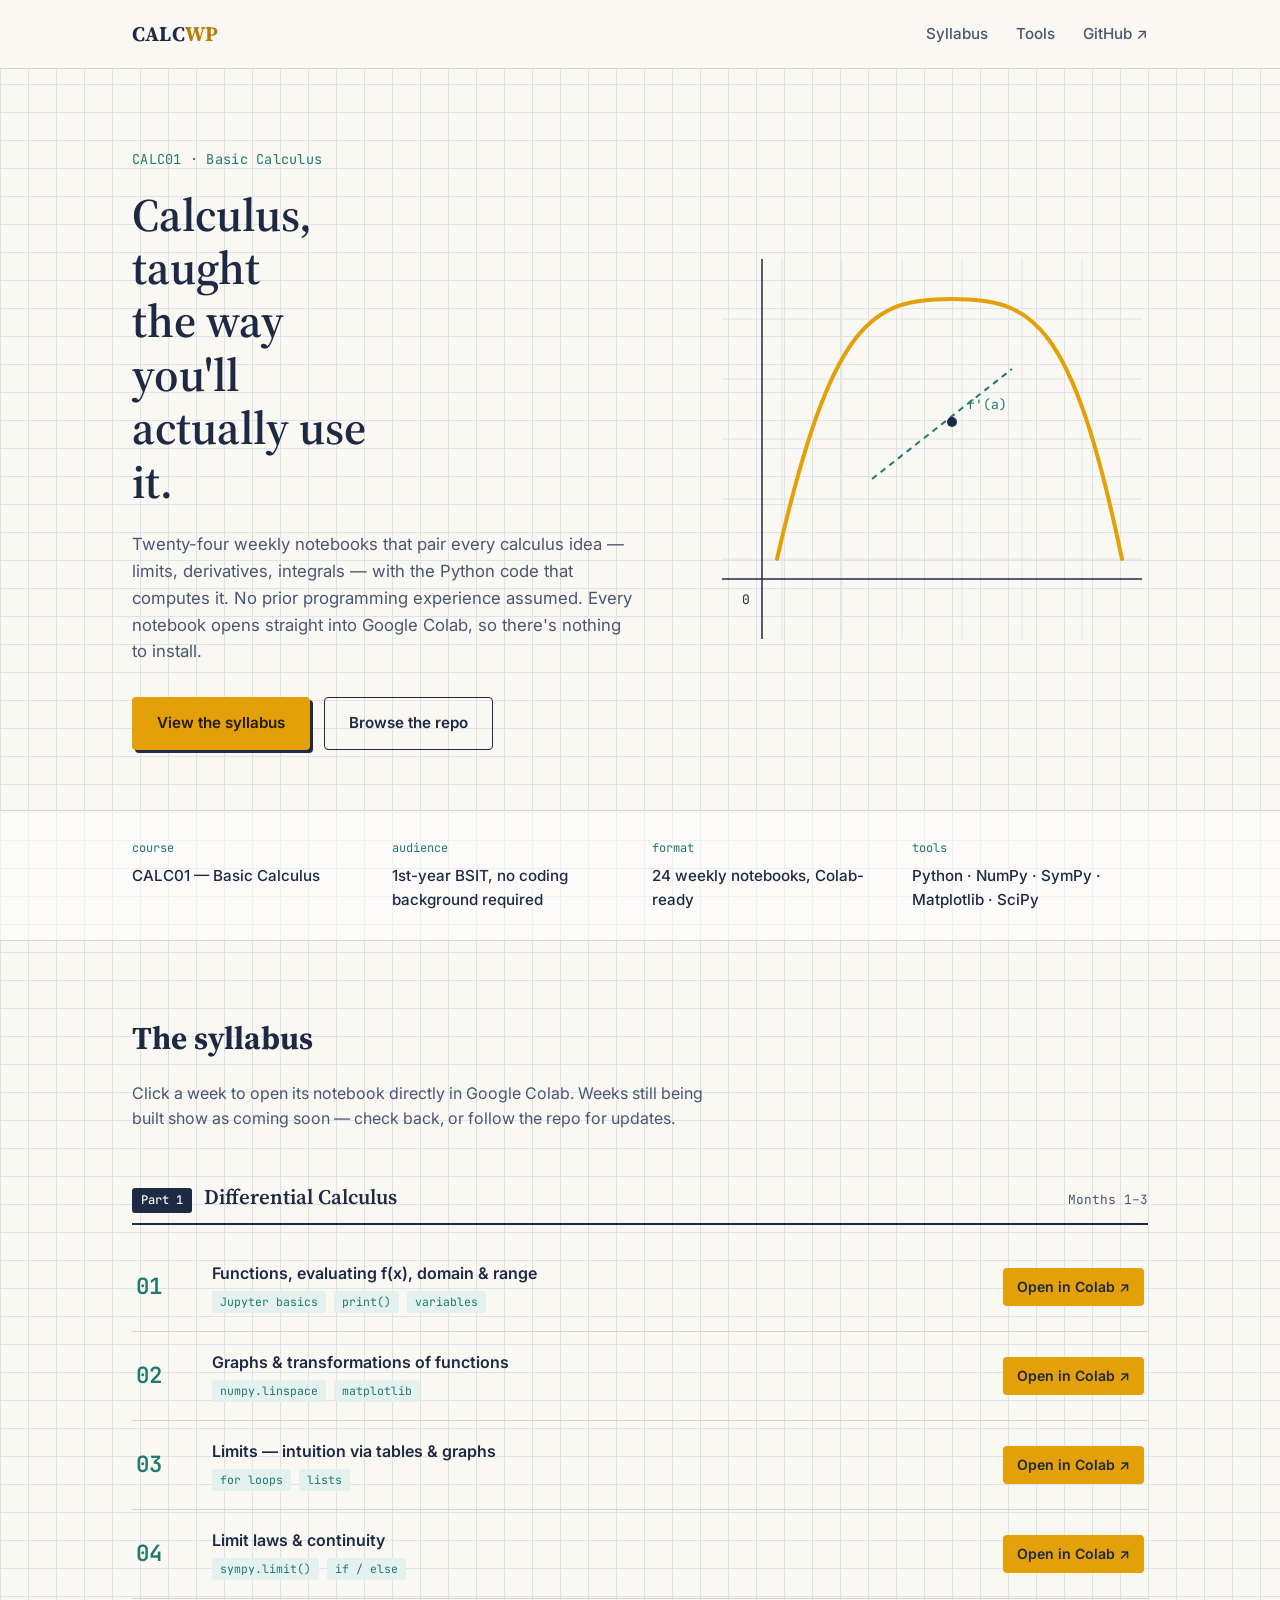
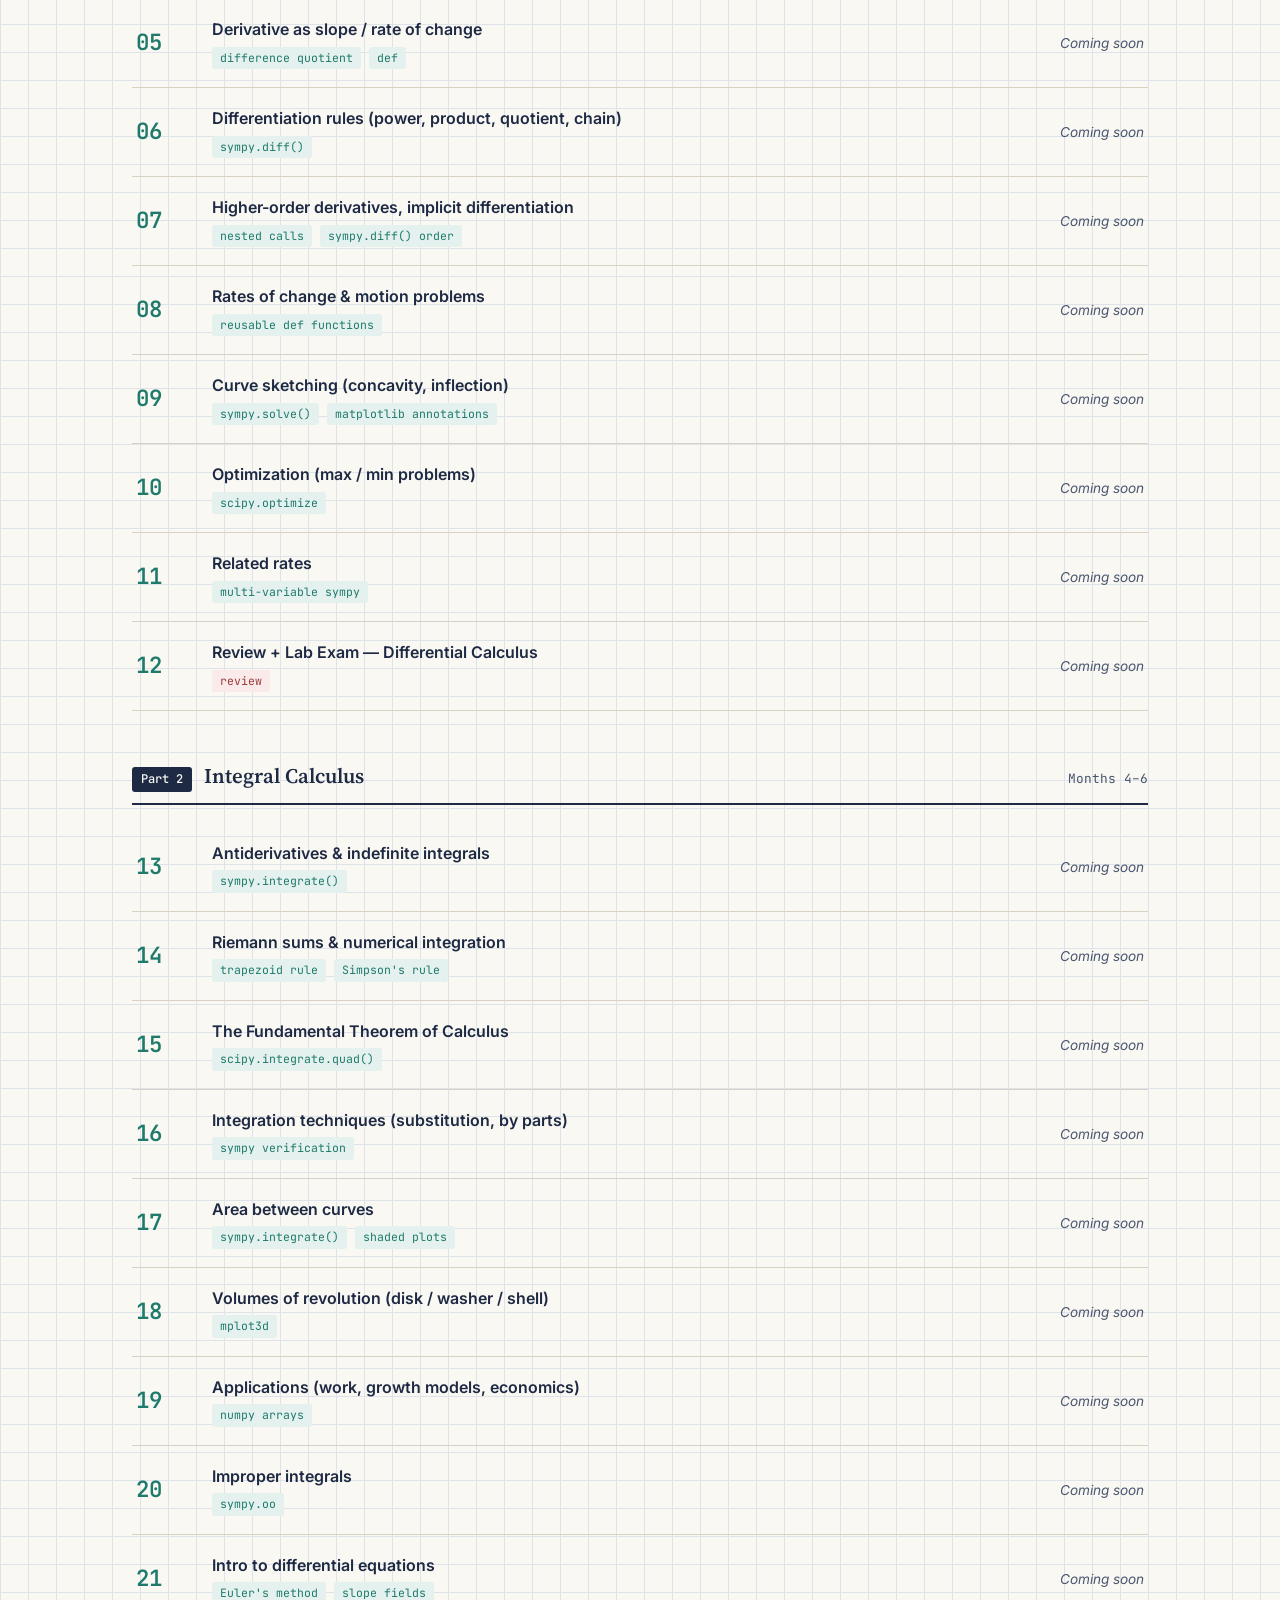
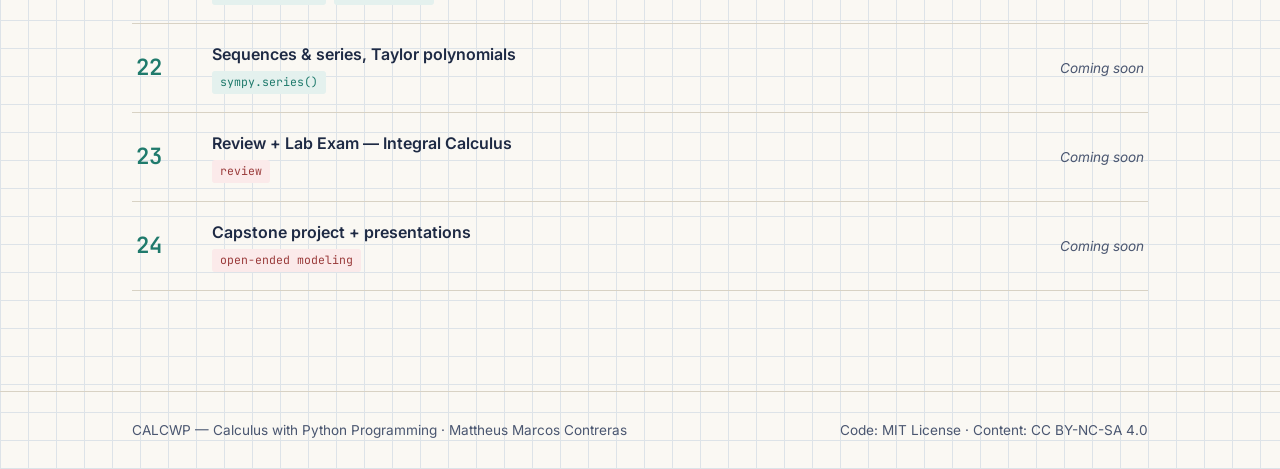
==== index.html @ 559ece25 "Move Files for Web Pages" ====
<!DOCTYPE html>
<html lang="en">
<head>
<meta charset="UTF-8">
<meta name="viewport" content="width=device-width, initial-scale=1.0">
<title>CALCWP — Calculus with Python Programming</title>
<meta name="description" content="A weekly Jupyter notebook lab manual teaching Basic Calculus through Python. Every notebook opens directly in Google Colab.">
<link rel="preconnect" href="https://fonts.googleapis.com">
<link rel="preconnect" href="https://fonts.gstatic.com" crossorigin>
<link href="https://fonts.googleapis.com/css2?family=Source+Serif+4:opsz,wght@8..60,400;8..60,600;8..60,700&family=Inter:wght@400;500;600&family=JetBrains+Mono:wght@400;500;600&display=swap" rel="stylesheet">
<link rel="stylesheet" href="style.css">
</head>
<body>

<header class="site-header">
  <div class="wrap header-row">
    <a href="#top" class="wordmark">CALC<span>WP</span></a>
    <nav class="header-nav">
      <a href="#syllabus">Syllabus</a>
      <a href="#tools">Tools</a>
      <a href="https://github.com/matth426/Calculus-with-Python-Programming" target="_blank" rel="noopener">GitHub ↗</a>
    </nav>
  </div>
</header>

<main id="top">

  <!-- ============ HERO ============ -->
  <section class="hero">
    <div class="wrap hero-grid">
      <div class="hero-copy">
        <p class="eyebrow-plain">CALC01 · Basic Calculus</p>
        <h1>Calculus, taught<br>the way you'll<br>actually use it.</h1>
        <p class="hero-lede">
          Twenty-four weekly notebooks that pair every calculus idea — limits,
          derivatives, integrals — with the Python code that computes it. No prior
          programming experience assumed. Every notebook opens straight into
          Google Colab, so there's nothing to install.
        </p>
        <div class="hero-actions">
          <a href="#syllabus" class="btn btn-primary">View the syllabus</a>
          <a href="https://github.com/matth426/Calculus-with-Python-Programming" class="btn btn-ghost" target="_blank" rel="noopener">Browse the repo</a>
        </div>
      </div>

      <div class="hero-figure" aria-hidden="true">
        <svg viewBox="0 0 420 380" class="parabola-svg">
          <!-- grid -->
          <g stroke="#DDE3E8" stroke-width="1">
            <line x1="0" y1="60" x2="420" y2="60"/>
            <line x1="0" y1="120" x2="420" y2="120"/>
            <line x1="0" y1="180" x2="420" y2="180"/>
            <line x1="0" y1="240" x2="420" y2="240"/>
            <line x1="0" y1="300" x2="420" y2="300"/>
            <line x1="60" y1="0" x2="60" y2="380"/>
            <line x1="120" y1="0" x2="120" y2="380"/>
            <line x1="180" y1="0" x2="180" y2="380"/>
            <line x1="240" y1="0" x2="240" y2="380"/>
            <line x1="300" y1="0" x2="300" y2="380"/>
            <line x1="360" y1="0" x2="360" y2="380"/>
          </g>
          <!-- axes -->
          <line x1="0" y1="320" x2="420" y2="320" stroke="#1E2A44" stroke-width="1.5"/>
          <line x1="40" y1="0" x2="40" y2="380" stroke="#1E2A44" stroke-width="1.5"/>
          <!-- parabola: hand-drawn feel via slightly irregular path -->
          <path d="M 55 300 C 110 60, 150 40, 230 40 S 350 60, 400 300"
                fill="none" stroke="#E3A008" stroke-width="4" stroke-linecap="round"/>
          <!-- tangent line construction, evokes derivative -->
          <line x1="150" y1="220" x2="290" y2="110" stroke="#1F7A6C" stroke-width="2" stroke-dasharray="6 5"/>
          <circle cx="230" cy="163" r="5" fill="#1E2A44"/>
          <text x="245" y="150" font-family="JetBrains Mono, monospace" font-size="13" fill="#1F7A6C">f'(a)</text>
          <text x="20" y="345" font-family="JetBrains Mono, monospace" font-size="13" fill="#1E2A44">0</text>
        </svg>
      </div>
    </div>
  </section>

  <!-- ============ INFO STRIP ============ -->
  <section class="info-strip">
    <div class="wrap info-grid">
      <div>
        <p class="info-label">Course</p>
        <p class="info-value">CALC01 — Basic Calculus</p>
      </div>
      <div>
        <p class="info-label">Audience</p>
        <p class="info-value">1st-year BSIT, no coding background required</p>
      </div>
      <div>
        <p class="info-label">Format</p>
        <p class="info-value">24 weekly notebooks, Colab-ready</p>
      </div>
      <div>
        <p class="info-label" id="tools">Tools</p>
        <p class="info-value">Python · NumPy · SymPy · Matplotlib · SciPy</p>
      </div>
    </div>
  </section>

  <!-- ============ SYLLABUS ============ -->
  <section class="syllabus" id="syllabus">
    <div class="wrap">
      <h2>The syllabus</h2>
      <p class="syllabus-lede">Click a week to open its notebook directly in Google Colab. Weeks still being built show as coming soon — check back, or follow the repo for updates.</p>

      <h3 class="part-heading"><span class="part-tag">Part 1</span> Differential Calculus <span class="part-months">Months 1–3</span></h3>
      <ol class="week-list" id="diff-weeks" start="1">
        <!-- WEEKS 1-12 injected by weeks.js -->
      </ol>

      <h3 class="part-heading"><span class="part-tag">Part 2</span> Integral Calculus <span class="part-months">Months 4–6</span></h3>
      <ol class="week-list" id="int-weeks" start="13">
        <!-- WEEKS 13-24 injected by weeks.js -->
      </ol>

    </div>
  </section>

</main>

<footer class="site-footer">
  <div class="wrap footer-row">
    <p>CALCWP — Calculus with Python Programming · Mattheus Marcos Contreras</p>
    <p class="footer-license">Code: MIT License · Content: CC BY-NC-SA 4.0</p>
  </div>
</footer>

<script src="weeks.js"></script>
</body>
</html>
---- style.css ----
/* ============================================================
   CALCWP — Calculus with Python Programming
   Design tokens: paper background, ink navy, highlighter amber,
   code-teal secondary. Serif for headings, mono for data/code.
   ============================================================ */

:root {
  --paper: #FAF8F3;
  --grid-line: #DDE3E8;
  --ink: #1E2A44;
  --ink-soft: #4A5670;
  --amber: #E3A008;
  --amber-dark: #B87D04;
  --teal: #1F7A6C;
  --teal-soft: #E4F1EE;
  --line: #D8D2C4;
  --radius: 4px;
}

* { box-sizing: border-box; }

html { scroll-behavior: smooth; }

body {
  margin: 0;
  background-color: var(--paper);
  background-image:
    linear-gradient(var(--grid-line) 1px, transparent 1px),
    linear-gradient(90deg, var(--grid-line) 1px, transparent 1px);
  background-size: 28px 28px;
  color: var(--ink);
  font-family: 'Inter', -apple-system, sans-serif;
  font-size: 16px;
  line-height: 1.6;
}

h1, h2, h3 {
  font-family: 'Source Serif 4', Georgia, serif;
  color: var(--ink);
  margin: 0;
}

.wrap {
  max-width: 1080px;
  margin: 0 auto;
  padding: 0 32px;
}

a { color: inherit; }

/* ============ HEADER ============ */

.site-header {
  position: sticky;
  top: 0;
  z-index: 10;
  background: rgba(250, 248, 243, 0.92);
  backdrop-filter: blur(6px);
  border-bottom: 1px solid var(--line);
}

.header-row {
  display: flex;
  align-items: center;
  justify-content: space-between;
  height: 68px;
}

.wordmark {
  font-family: 'Source Serif 4', serif;
  font-weight: 700;
  font-size: 1.3rem;
  text-decoration: none;
  color: var(--ink);
  letter-spacing: 0.01em;
}
.wordmark span { color: var(--amber-dark); }

.header-nav { display: flex; gap: 28px; }
.header-nav a {
  text-decoration: none;
  font-size: 0.95rem;
  font-weight: 500;
  color: var(--ink-soft);
  transition: color 0.15s ease;
}
.header-nav a:hover { color: var(--ink); }

/* ============ HERO ============ */

.hero { padding: 80px 0 60px; }

.hero-grid {
  display: grid;
  grid-template-columns: 1.1fr 0.9fr;
  gap: 56px;
  align-items: center;
}

.eyebrow-plain {
  font-family: 'JetBrains Mono', monospace;
  font-size: 0.85rem;
  color: var(--teal);
  margin: 0 0 18px;
  letter-spacing: 0.02em;
}

.hero h1 {
  font-size: 2.9rem;
  line-height: 1.15;
  font-weight: 600;
  margin-bottom: 22px;
  max-width: 11ch;
}

.hero-lede {
  color: var(--ink-soft);
  font-size: 1.05rem;
  max-width: 46ch;
  margin-bottom: 32px;
}

.hero-actions { display: flex; gap: 14px; flex-wrap: wrap; }

.btn {
  display: inline-block;
  padding: 13px 24px;
  border-radius: var(--radius);
  font-weight: 600;
  font-size: 0.95rem;
  text-decoration: none;
  border: 1.5px solid transparent;
  transition: transform 0.12s ease, box-shadow 0.12s ease;
}
.btn:active { transform: translateY(1px); }

.btn-primary {
  background: var(--amber);
  color: #241a00;
  box-shadow: 3px 3px 0 var(--ink);
}
.btn-primary:hover { box-shadow: 4px 4px 0 var(--ink); }

.btn-ghost {
  background: transparent;
  color: var(--ink);
  border-color: var(--ink);
}
.btn-ghost:hover { background: var(--ink); color: var(--paper); }

.hero-figure { display: flex; justify-content: center; }
.parabola-svg { width: 100%; max-width: 420px; height: auto; }

/* ============ INFO STRIP ============ */

.info-strip {
  border-top: 1px solid var(--line);
  border-bottom: 1px solid var(--line);
  background: rgba(255,255,255,0.5);
  padding: 28px 0;
}

.info-grid {
  display: grid;
  grid-template-columns: repeat(4, 1fr);
  gap: 24px;
}

.info-label {
  font-family: 'JetBrains Mono', monospace;
  font-size: 0.75rem;
  text-transform: lowercase;
  color: var(--teal);
  margin: 0 0 6px;
}

.info-value {
  font-size: 0.95rem;
  color: var(--ink);
  margin: 0;
  font-weight: 500;
}

/* ============ SYLLABUS ============ */

.syllabus { padding: 72px 0 100px; }

.syllabus h2 {
  font-size: 2rem;
  margin-bottom: 10px;
}

.syllabus-lede {
  color: var(--ink-soft);
  max-width: 60ch;
  margin-bottom: 48px;
}

.part-heading {
  display: flex;
  align-items: baseline;
  gap: 12px;
  font-size: 1.3rem;
  font-weight: 600;
  margin: 48px 0 18px;
  padding-bottom: 10px;
  border-bottom: 2px solid var(--ink);
}

.part-heading:first-of-type { margin-top: 0; }

.part-tag {
  font-family: 'JetBrains Mono', monospace;
  font-size: 0.75rem;
  background: var(--ink);
  color: var(--paper);
  padding: 3px 9px;
  border-radius: 3px;
  font-weight: 500;
}

.part-months {
  margin-left: auto;
  font-family: 'JetBrains Mono', monospace;
  font-size: 0.8rem;
  font-weight: 400;
  color: var(--ink-soft);
}

.week-list {
  list-style: none;
  margin: 0;
  padding: 0;
}

.week-row {
  display: grid;
  grid-template-columns: 56px 1fr auto;
  align-items: center;
  gap: 20px;
  padding: 18px 4px;
  border-bottom: 1px solid var(--line);
}

.week-row:hover { background: rgba(227, 160, 8, 0.06); }

.week-num {
  font-family: 'JetBrains Mono', monospace;
  font-size: 1.4rem;
  font-weight: 600;
  color: var(--teal);
}

.week-body { min-width: 0; }

.week-title {
  font-weight: 600;
  font-size: 1rem;
  margin: 0 0 4px;
  color: var(--ink);
}

.week-meta {
  display: flex;
  gap: 8px;
  flex-wrap: wrap;
  align-items: center;
}

.tag {
  font-family: 'JetBrains Mono', monospace;
  font-size: 0.72rem;
  background: var(--teal-soft);
  color: var(--teal);
  padding: 2px 8px;
  border-radius: 3px;
  white-space: nowrap;
}

.tag-exam {
  background: #FBEAEA;
  color: #9A3B3B;
}

.week-action { justify-self: end; }

.open-link {
  display: inline-flex;
  align-items: center;
  gap: 6px;
  font-size: 0.88rem;
  font-weight: 600;
  text-decoration: none;
  color: var(--ink);
  background: var(--amber);
  padding: 8px 14px;
  border-radius: var(--radius);
  white-space: nowrap;
  transition: background 0.15s ease;
}
.open-link:hover { background: var(--amber-dark); }

.coming-soon {
  font-size: 0.85rem;
  color: var(--ink-soft);
  font-style: italic;
  white-space: nowrap;
}

/* ============ FOOTER ============ */

.site-footer {
  border-top: 1px solid var(--line);
  padding: 28px 0;
}

.footer-row {
  display: flex;
  justify-content: space-between;
  flex-wrap: wrap;
  gap: 8px;
  font-size: 0.85rem;
  color: var(--ink-soft);
}

.footer-row p { margin: 0; }

/* ============ RESPONSIVE ============ */

@media (max-width: 780px) {
  .hero-grid { grid-template-columns: 1fr; }
  .hero h1 { font-size: 2.2rem; max-width: none; }
  .hero-figure { order: -1; }
  .info-grid { grid-template-columns: repeat(2, 1fr); }
  .week-row { grid-template-columns: 40px 1fr; }
  .week-action { grid-column: 1 / -1; justify-self: start; margin-top: 4px; }
  .header-nav { gap: 16px; }
  .header-nav a { font-size: 0.85rem; }
}

@media (prefers-reduced-motion: reduce) {
  html { scroll-behavior: auto; }
  .btn, .open-link { transition: none; }
}

/* Keyboard focus visibility */
a:focus-visible, .btn:focus-visible {
  outline: 2px solid var(--teal);
  outline-offset: 2px;
}
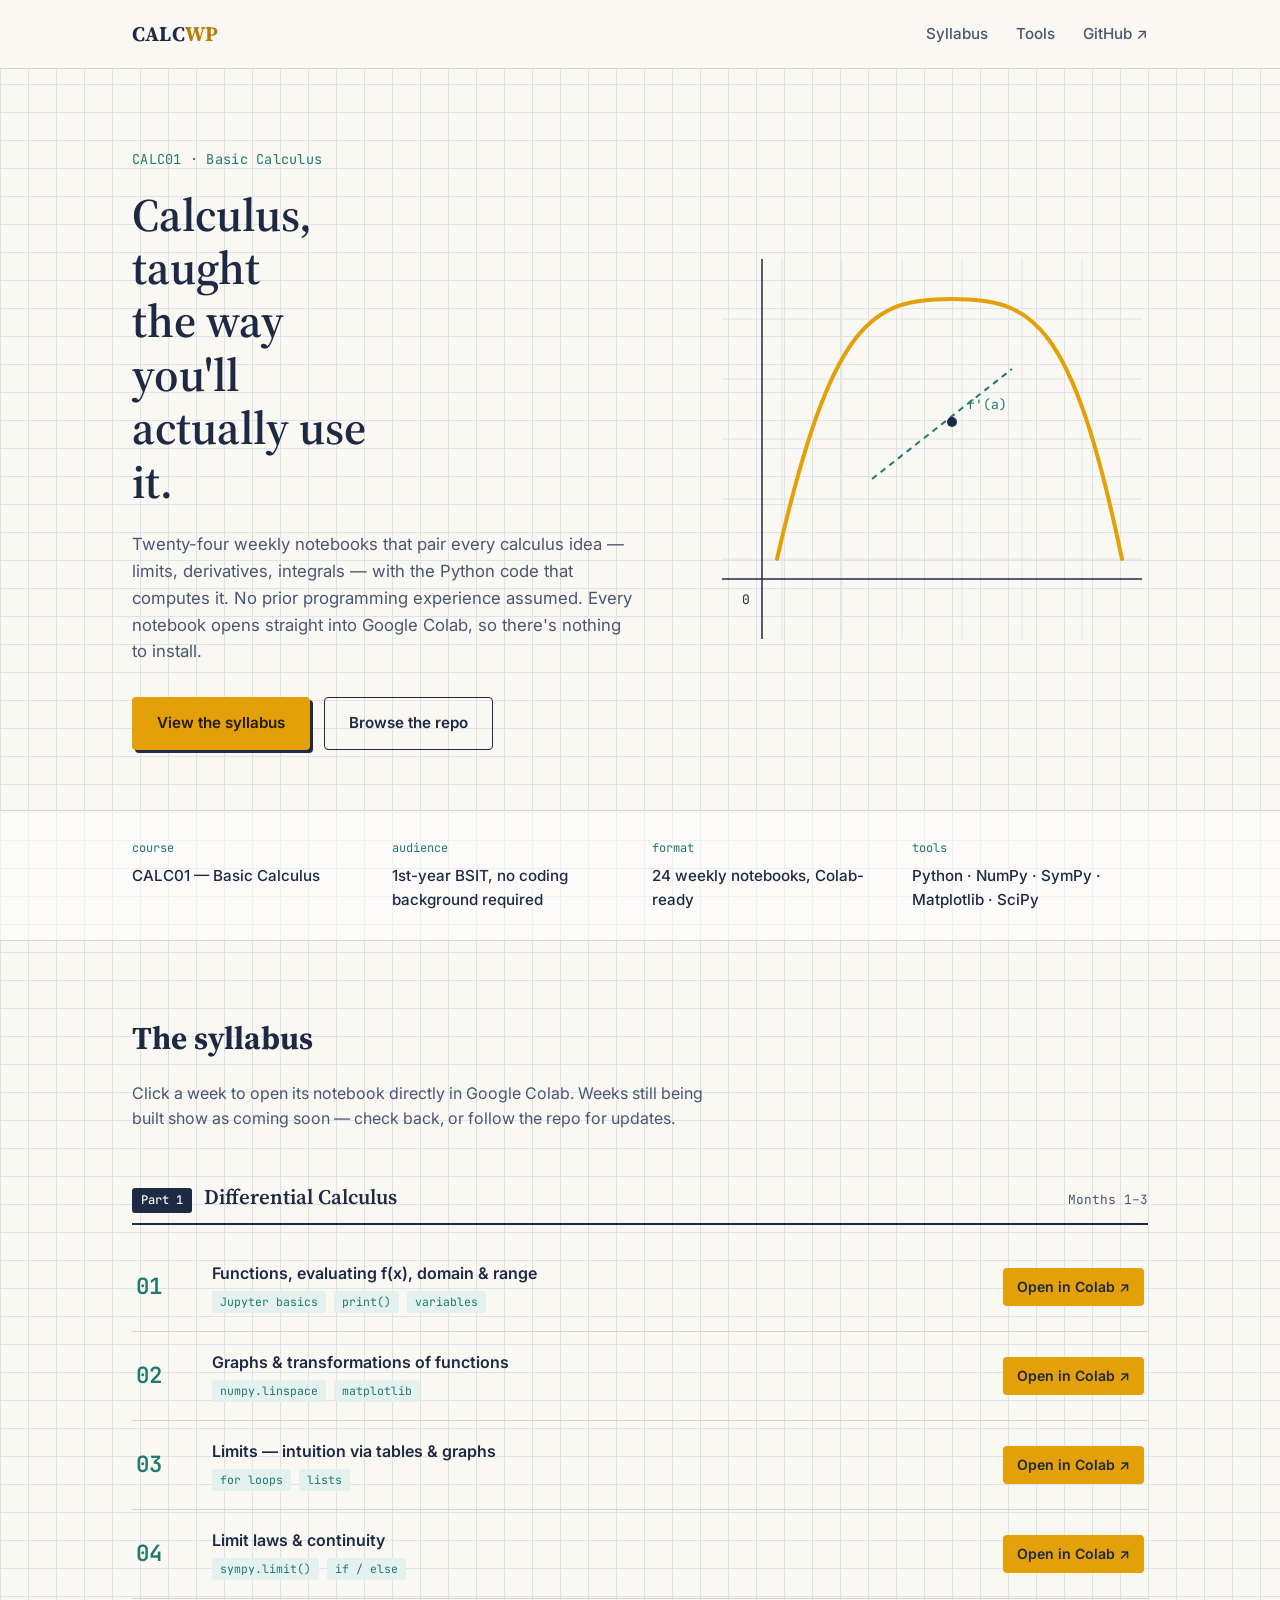
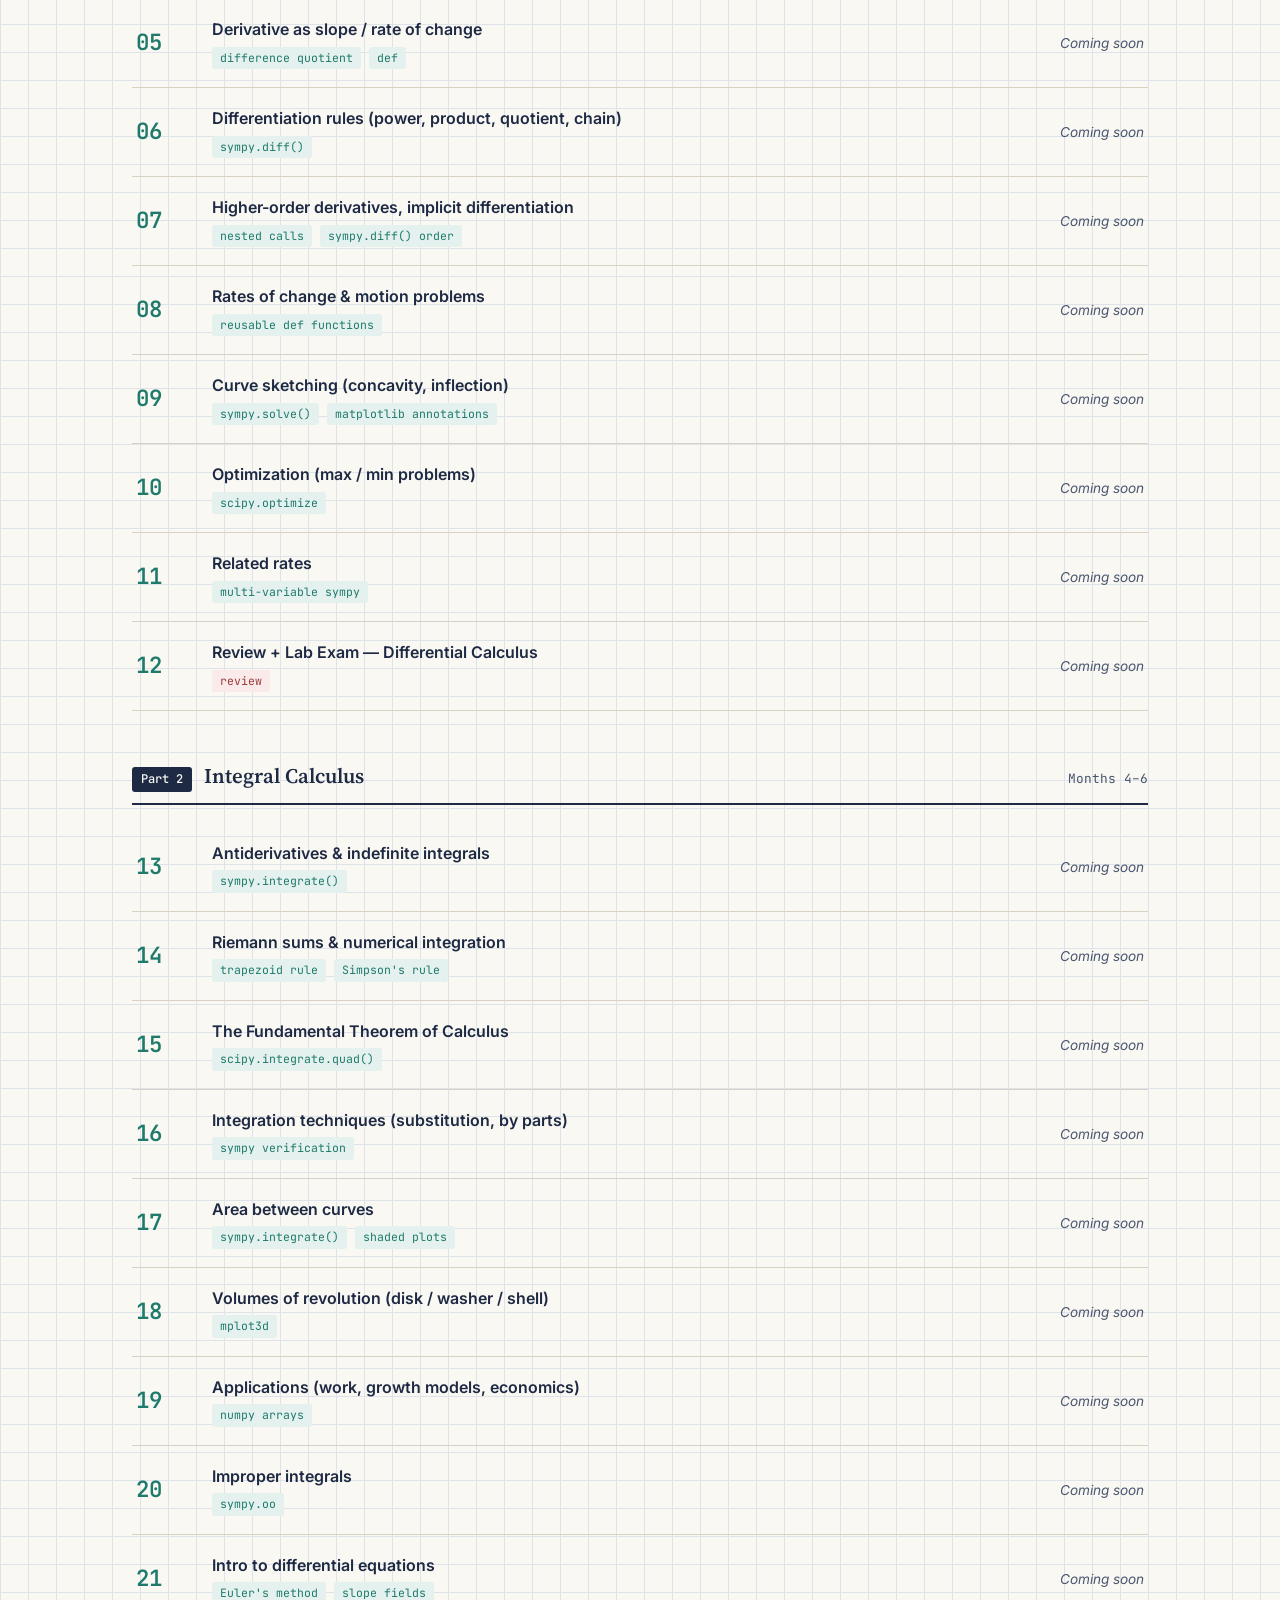
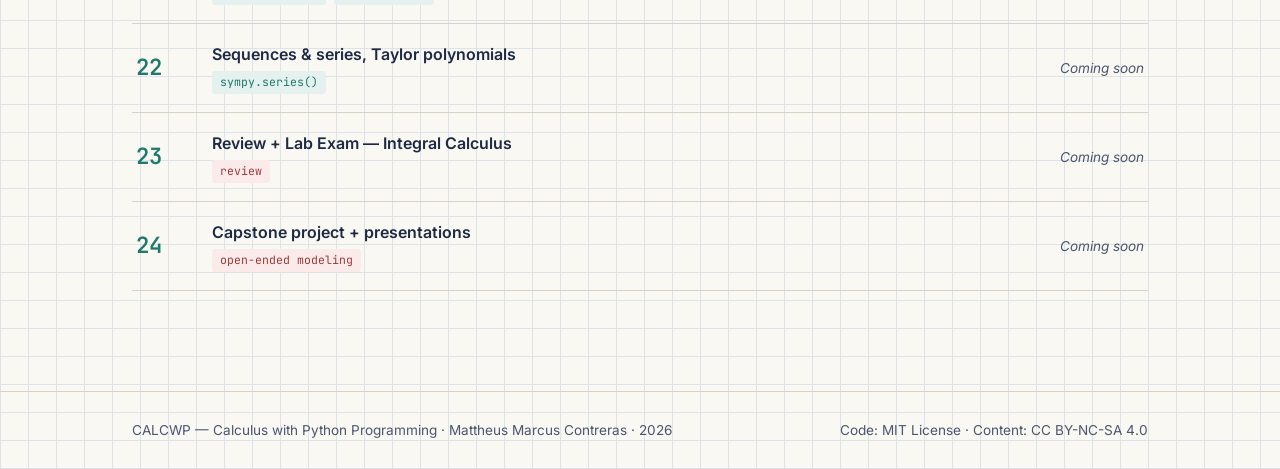
==== commit d4495318: "Update footer text with correct name and year" ====
--- a/index.html
+++ b/index.html
@@ -120,7 +120,7 @@
 
 <footer class="site-footer">
   <div class="wrap footer-row">
-    <p>CALCWP — Calculus with Python Programming · Mattheus Marcos Contreras</p>
+    <p>CALCWP — Calculus with Python Programming · Mattheus Marcus Contreras · 2026</p>
     <p class="footer-license">Code: MIT License · Content: CC BY-NC-SA 4.0</p>
   </div>
 </footer>
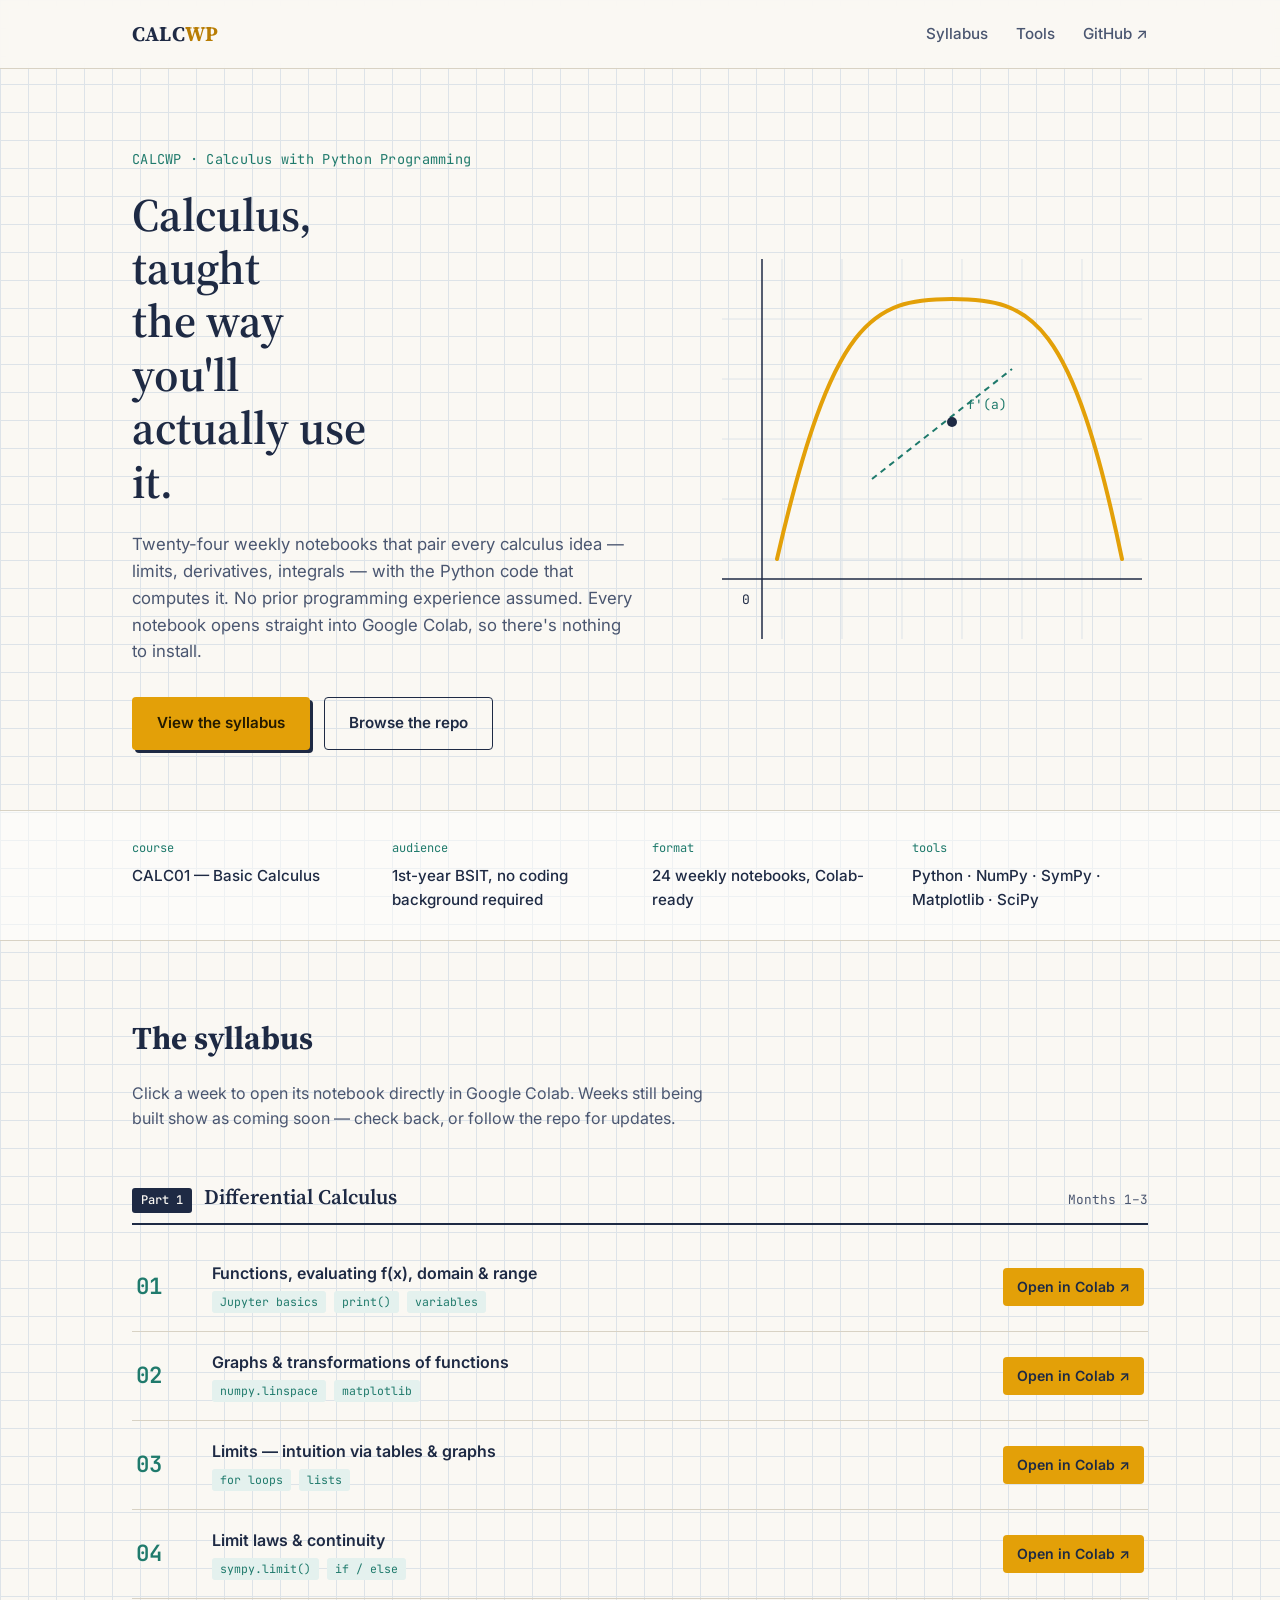
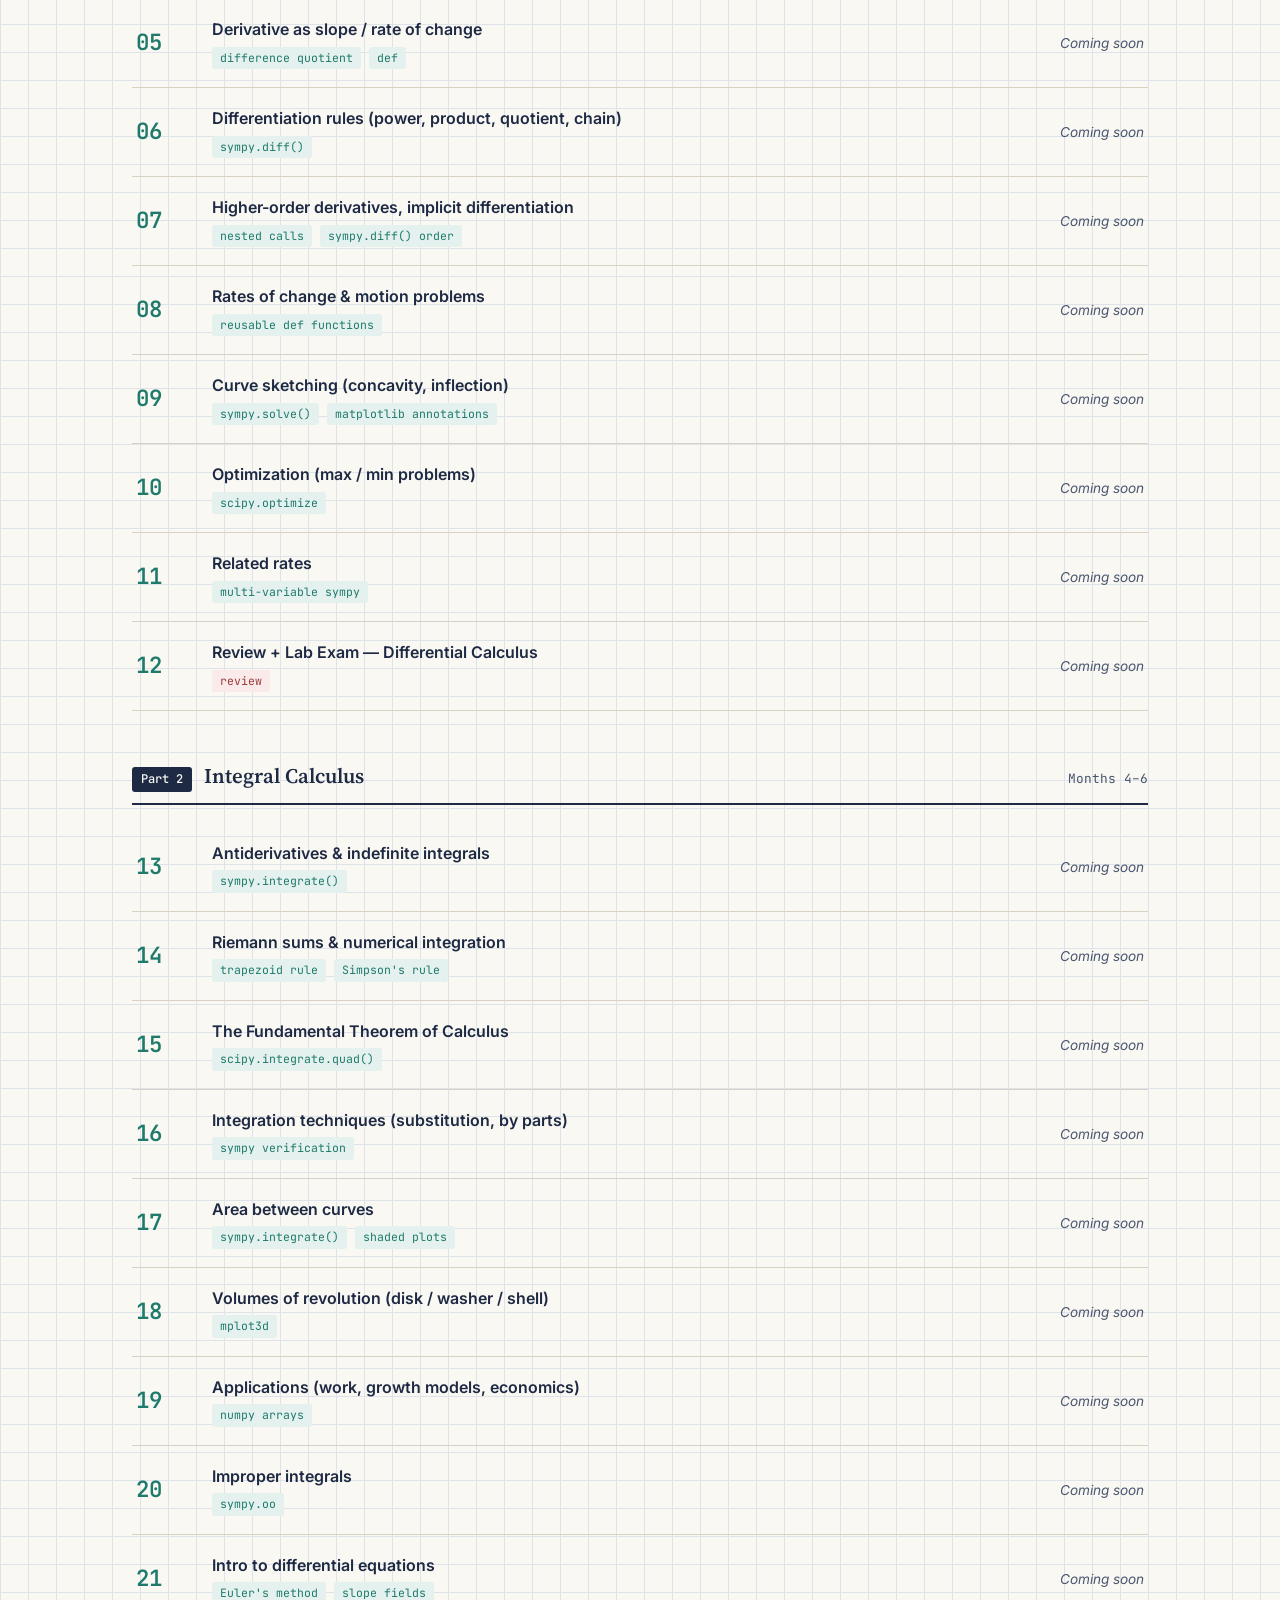
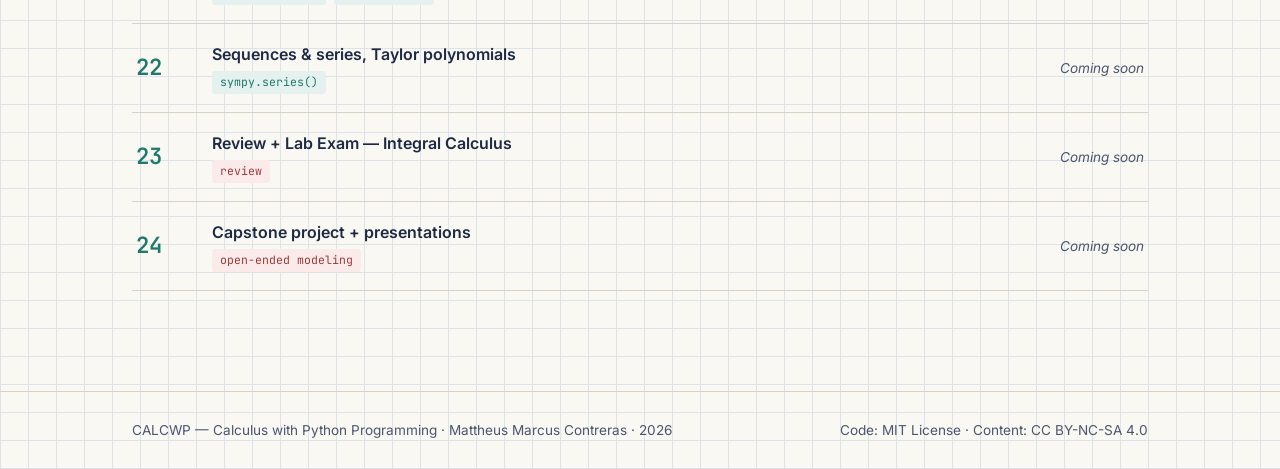
==== commit 10bbc8bc: "Update course title in hero section" ====
--- a/index.html
+++ b/index.html
@@ -29,7 +29,7 @@
   <section class="hero">
     <div class="wrap hero-grid">
       <div class="hero-copy">
-        <p class="eyebrow-plain">CALC01 · Basic Calculus</p>
+        <p class="eyebrow-plain">CALCWP · Calculus with Python Programming</p>
         <h1>Calculus, taught<br>the way you'll<br>actually use it.</h1>
         <p class="hero-lede">
           Twenty-four weekly notebooks that pair every calculus idea — limits,
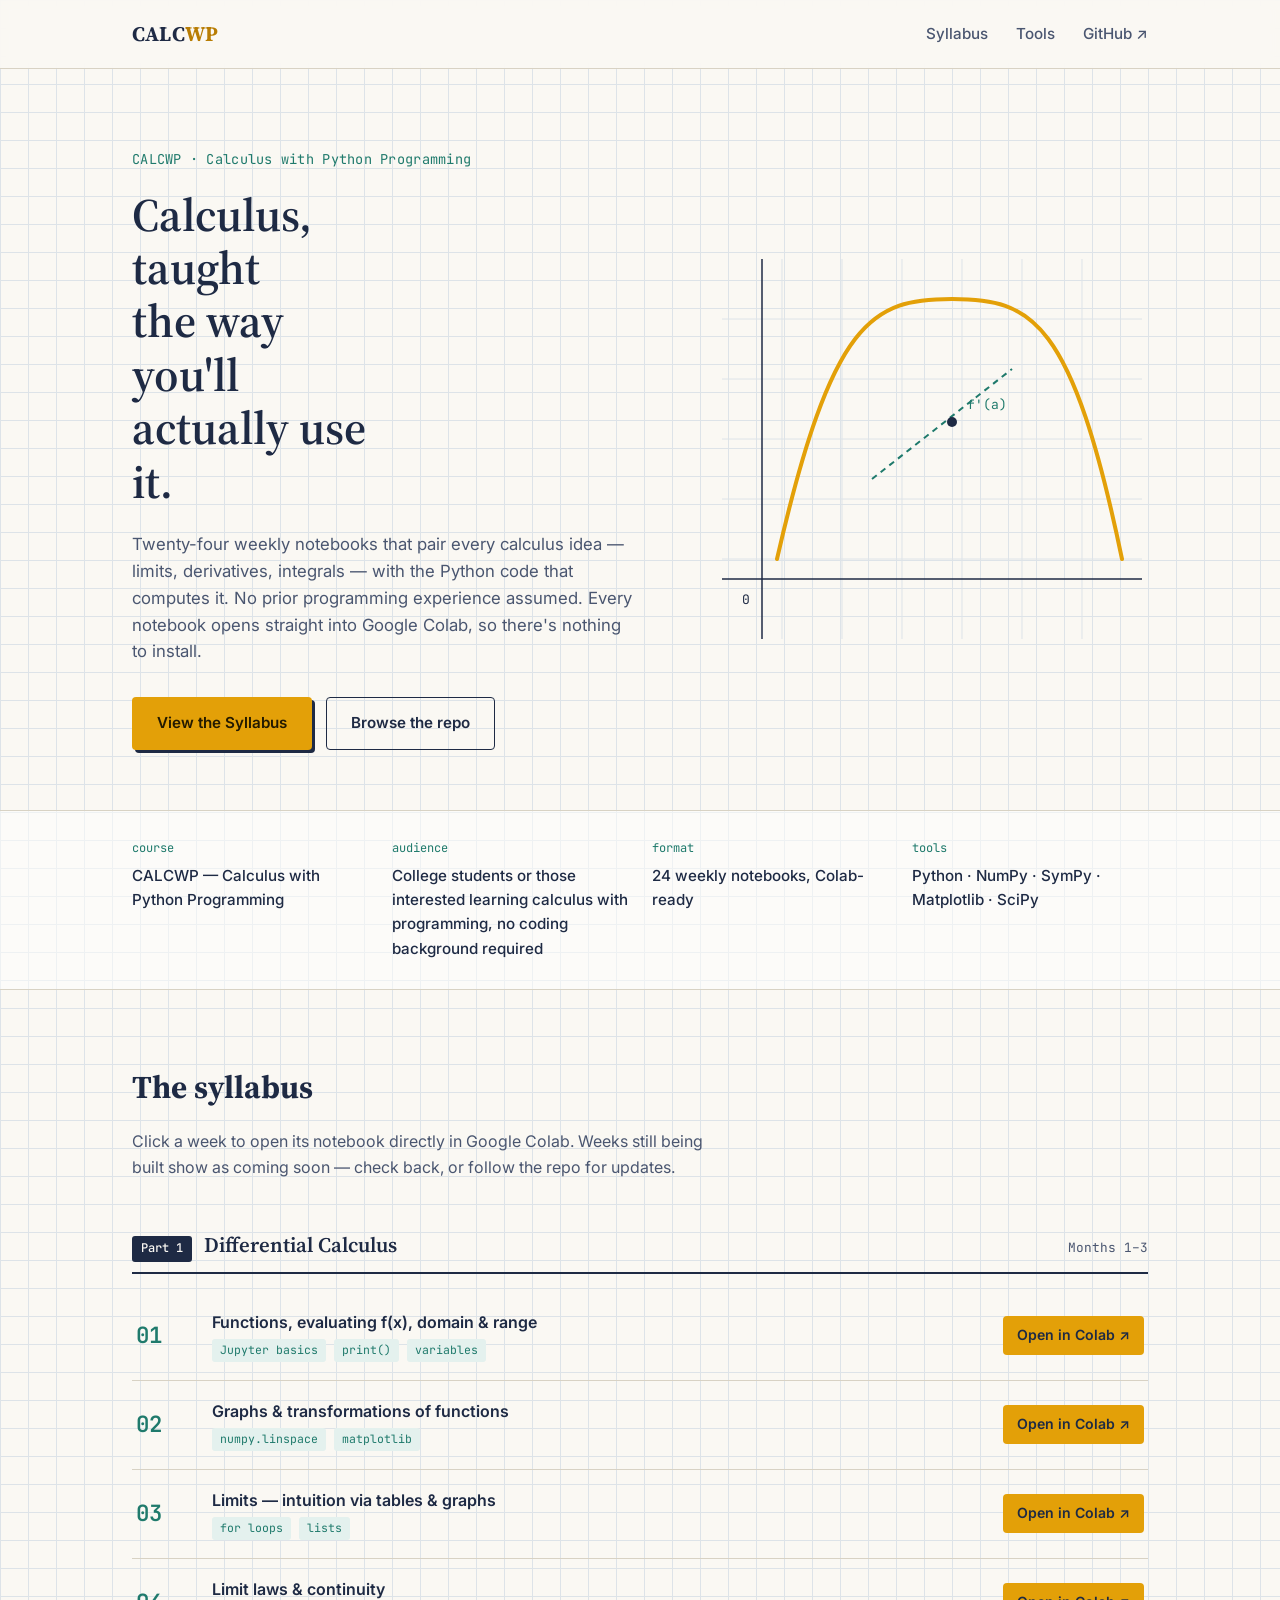
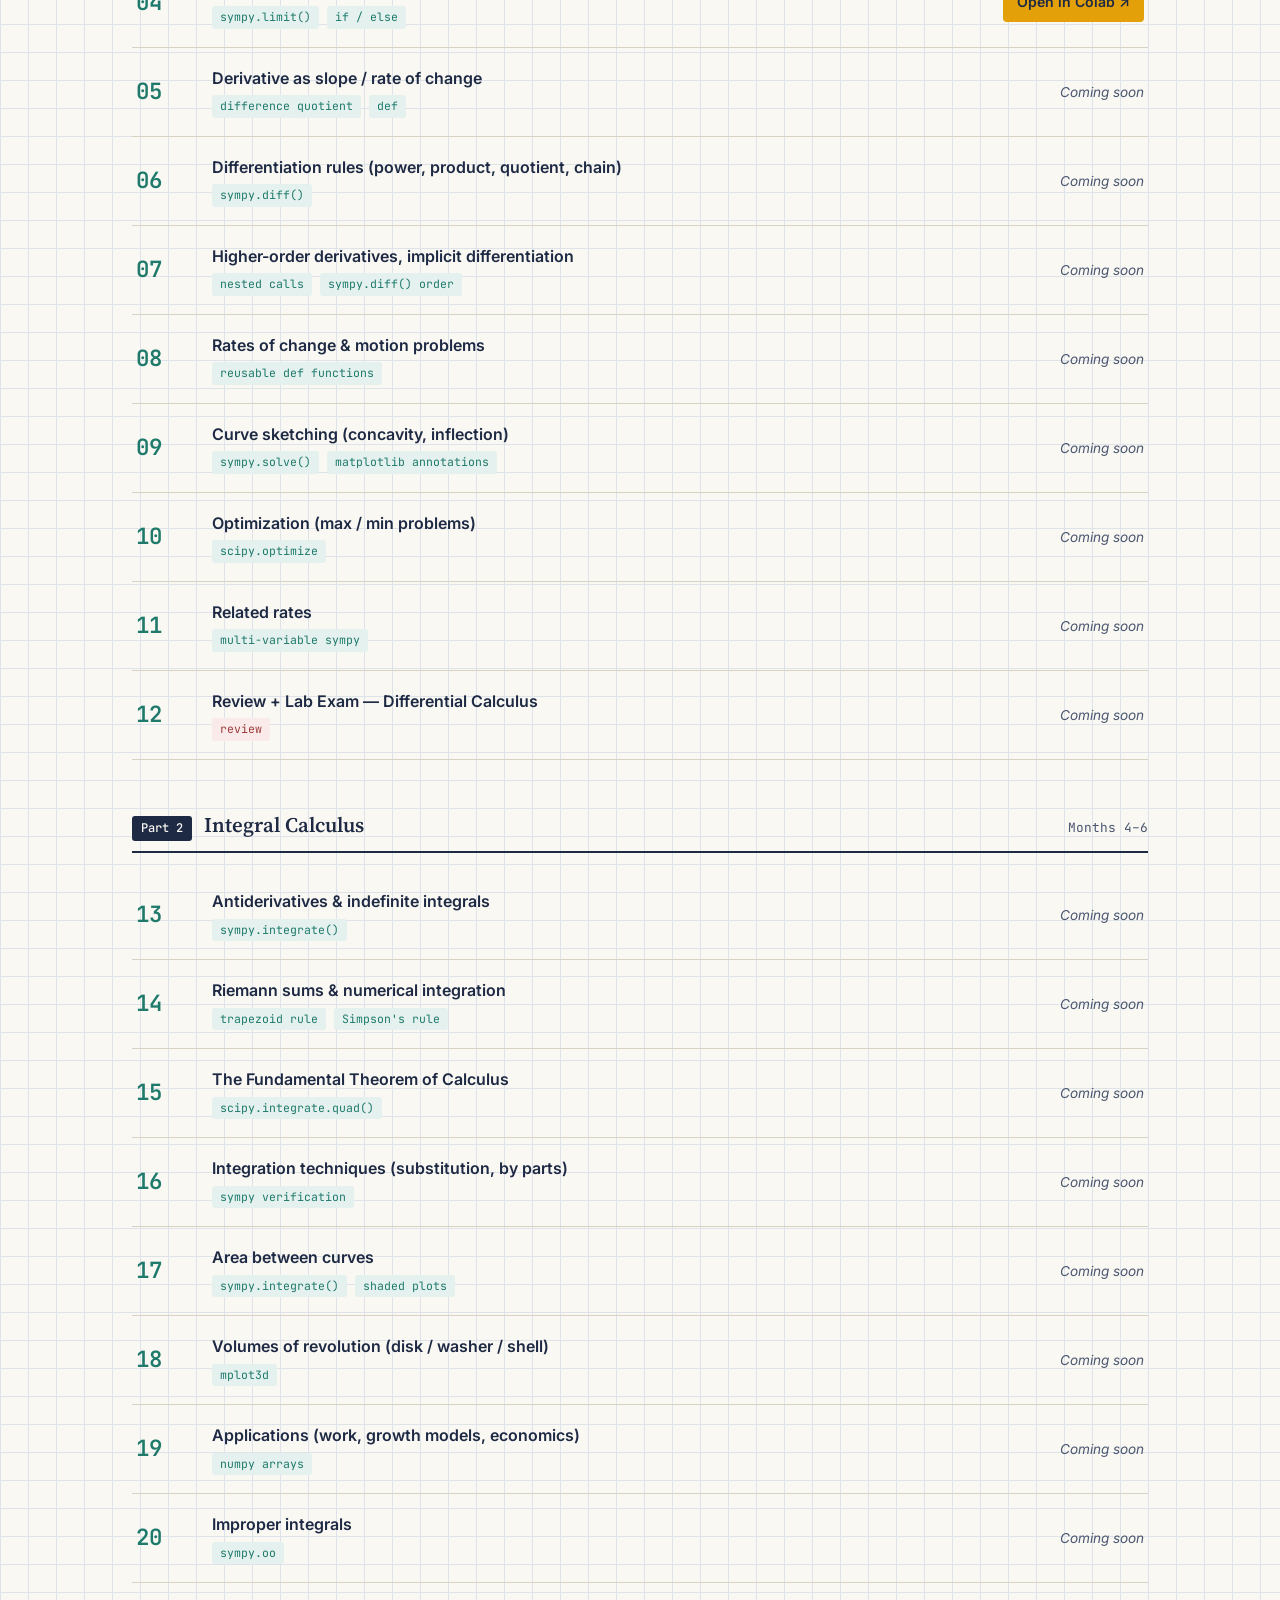
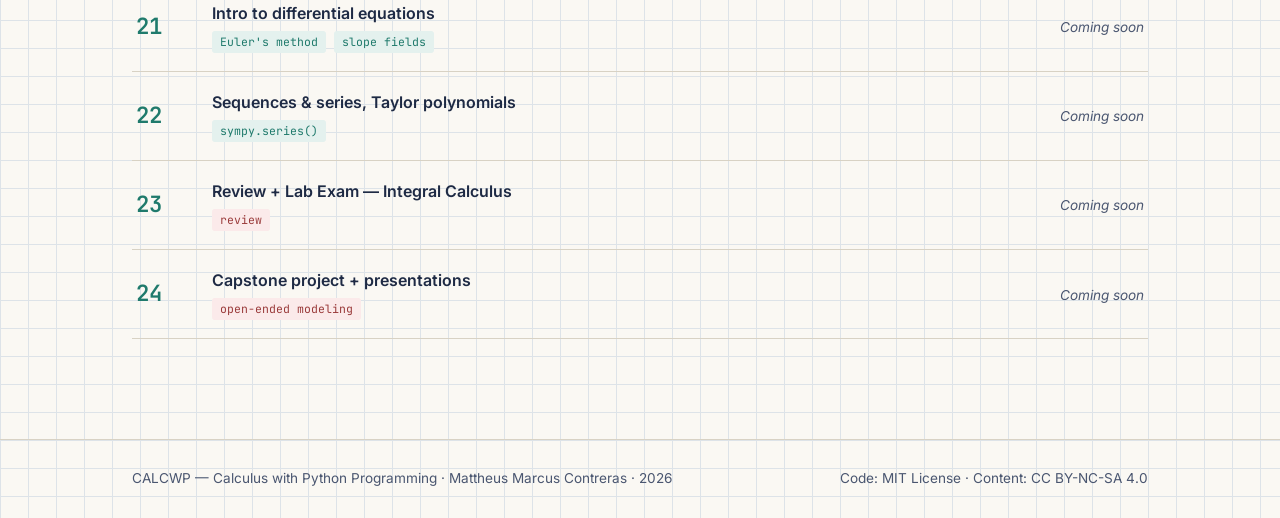
==== commit e1f4dcf8: "Change details in course" ====
--- a/index.html
+++ b/index.html
@@ -38,7 +38,7 @@
           Google Colab, so there's nothing to install.
         </p>
         <div class="hero-actions">
-          <a href="#syllabus" class="btn btn-primary">View the syllabus</a>
+          <a href="#syllabus" class="btn btn-primary">View the Syllabus</a>
           <a href="https://github.com/matth426/Calculus-with-Python-Programming" class="btn btn-ghost" target="_blank" rel="noopener">Browse the repo</a>
         </div>
       </div>
@@ -80,11 +80,11 @@
     <div class="wrap info-grid">
       <div>
         <p class="info-label">Course</p>
-        <p class="info-value">CALC01 — Basic Calculus</p>
+        <p class="info-value">CALCWP — Calculus with Python Programming</p>
       </div>
       <div>
         <p class="info-label">Audience</p>
-        <p class="info-value">1st-year BSIT, no coding background required</p>
+        <p class="info-value">College students or those interested learning calculus with programming, no coding background required</p>
       </div>
       <div>
         <p class="info-label">Format</p>
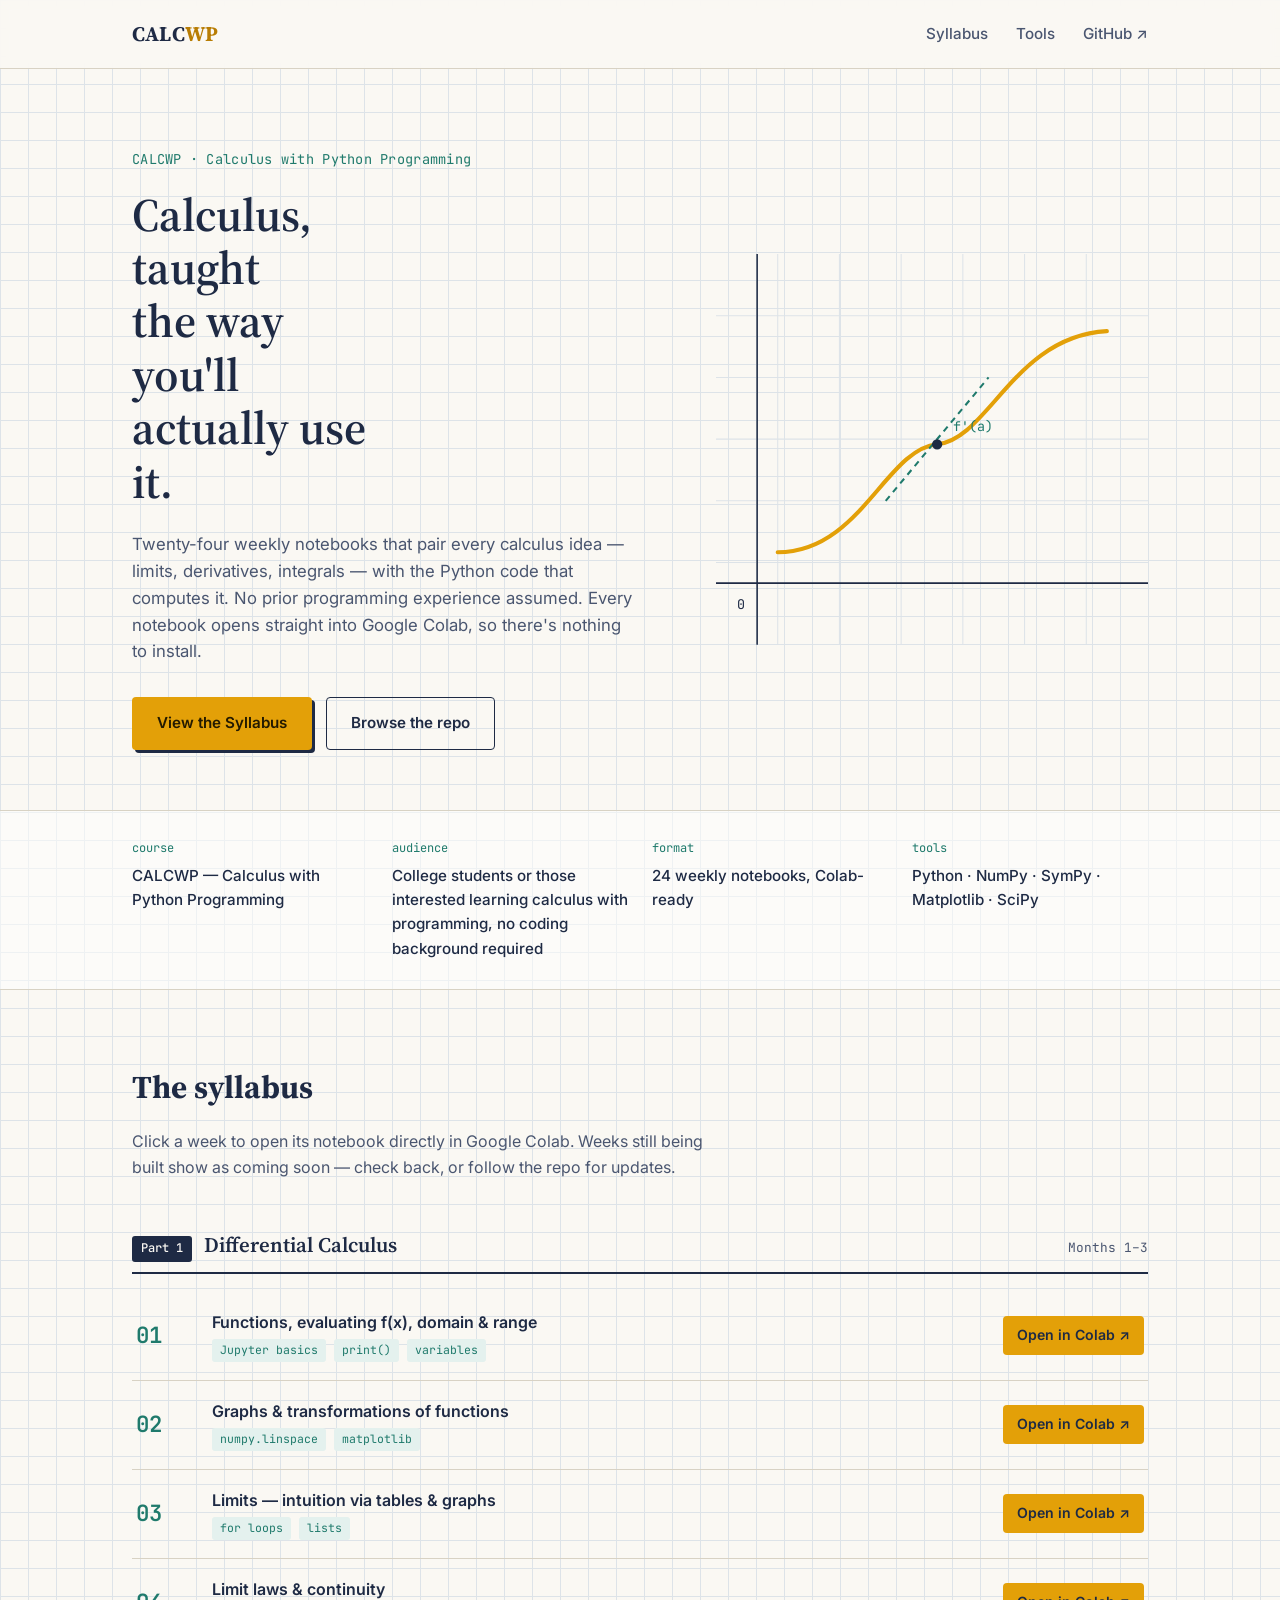
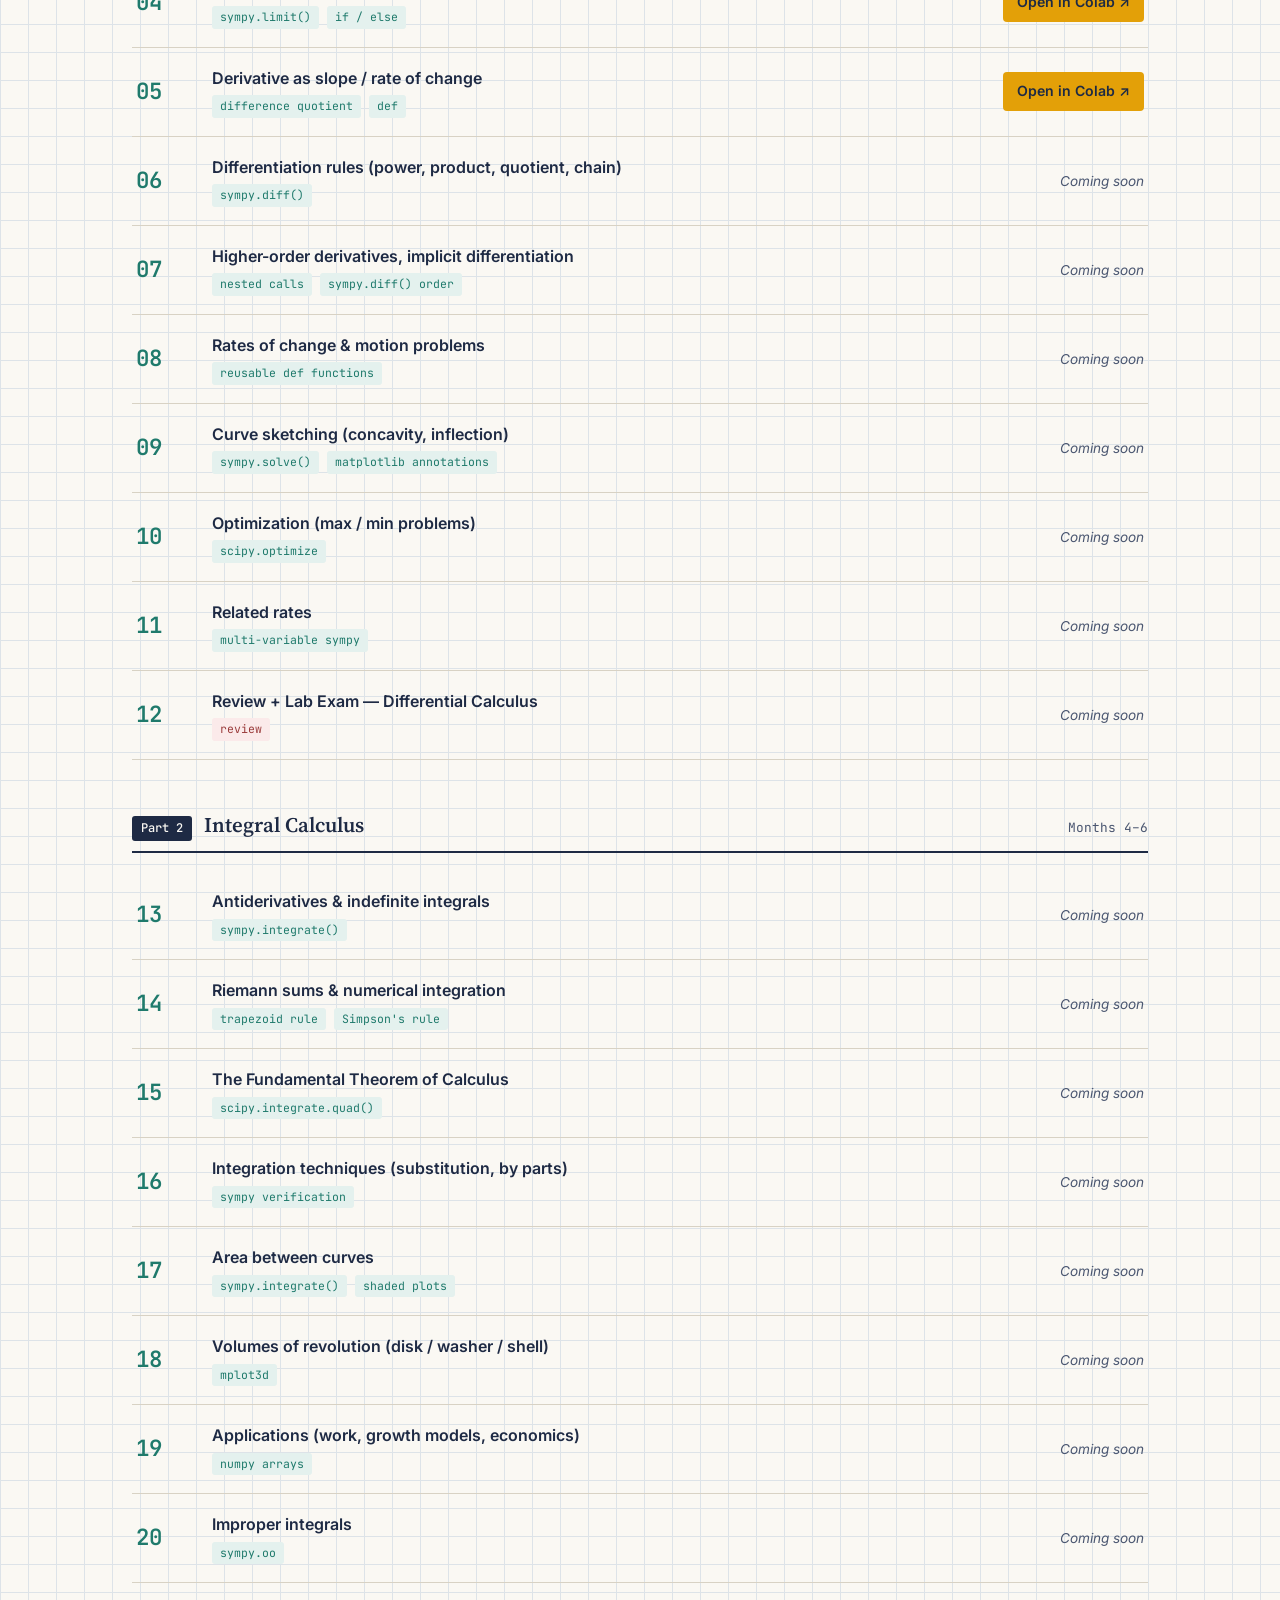
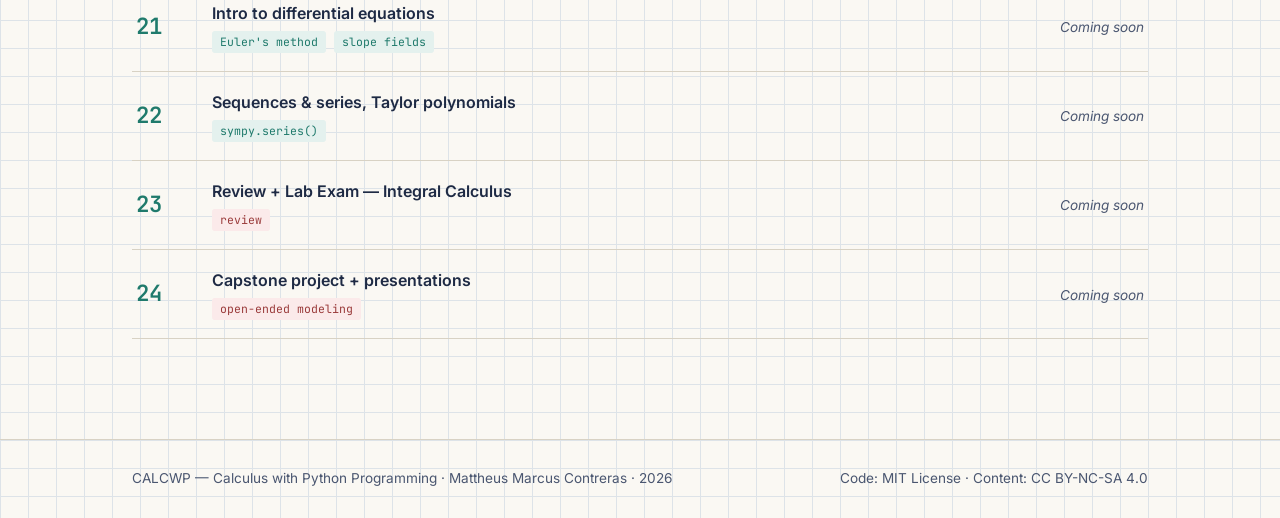
==== commit e4242bfe: "Replace parabola with sigmoid curve in SVG" ====
--- a/index.html
+++ b/index.html
@@ -43,8 +43,8 @@
         </div>
       </div>
 
-      <div class="hero-figure" aria-hidden="true">
-        <svg viewBox="0 0 420 380" class="parabola-svg">
+       <div class="hero-figure" aria-hidden="true">
+        <svg viewBox="0 0 420 380" class="curve-svg">
           <!-- grid -->
           <g stroke="#DDE3E8" stroke-width="1">
             <line x1="0" y1="60" x2="420" y2="60"/>
@@ -62,13 +62,13 @@
           <!-- axes -->
           <line x1="0" y1="320" x2="420" y2="320" stroke="#1E2A44" stroke-width="1.5"/>
           <line x1="40" y1="0" x2="40" y2="380" stroke="#1E2A44" stroke-width="1.5"/>
-          <!-- parabola: hand-drawn feel via slightly irregular path -->
-          <path d="M 55 300 C 110 60, 150 40, 230 40 S 350 60, 400 300"
+          <!-- lying S-curve (sigmoid): hand-drawn feel via slightly irregular cubic path -->
+          <path d="M 60 290 C 140 290, 165 190, 215 185 C 265 180, 290 80, 380 75"
                 fill="none" stroke="#E3A008" stroke-width="4" stroke-linecap="round"/>
-          <!-- tangent line construction, evokes derivative -->
-          <line x1="150" y1="220" x2="290" y2="110" stroke="#1F7A6C" stroke-width="2" stroke-dasharray="6 5"/>
-          <circle cx="230" cy="163" r="5" fill="#1E2A44"/>
-          <text x="245" y="150" font-family="JetBrains Mono, monospace" font-size="13" fill="#1F7A6C">f'(a)</text>
+          <!-- tangent line at the inflection point, evokes derivative -->
+          <line x1="165" y1="240" x2="265" y2="120" stroke="#1F7A6C" stroke-width="2" stroke-dasharray="6 5"/>
+          <circle cx="215" cy="185" r="5" fill="#1E2A44"/>
+          <text x="230" y="172" font-family="JetBrains Mono, monospace" font-size="13" fill="#1F7A6C">f'(a)</text>
           <text x="20" y="345" font-family="JetBrains Mono, monospace" font-size="13" fill="#1E2A44">0</text>
         </svg>
       </div>
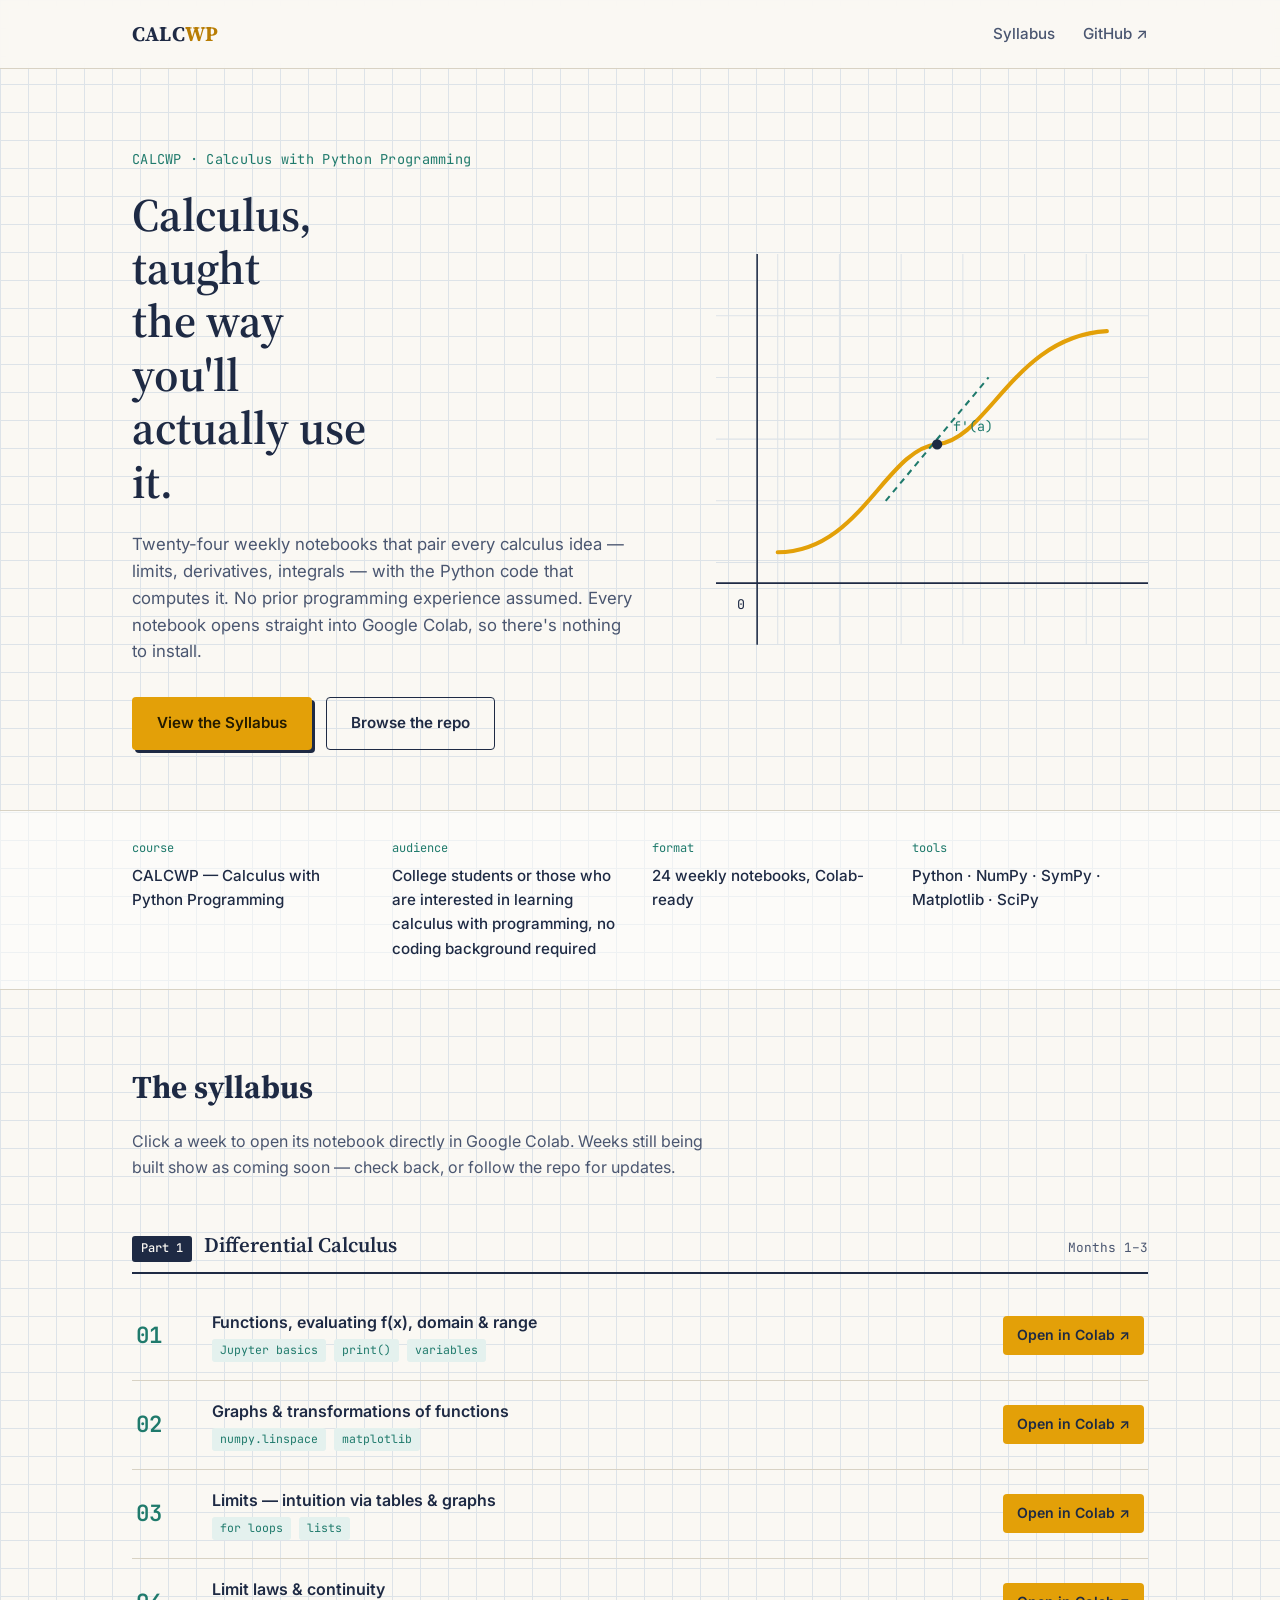
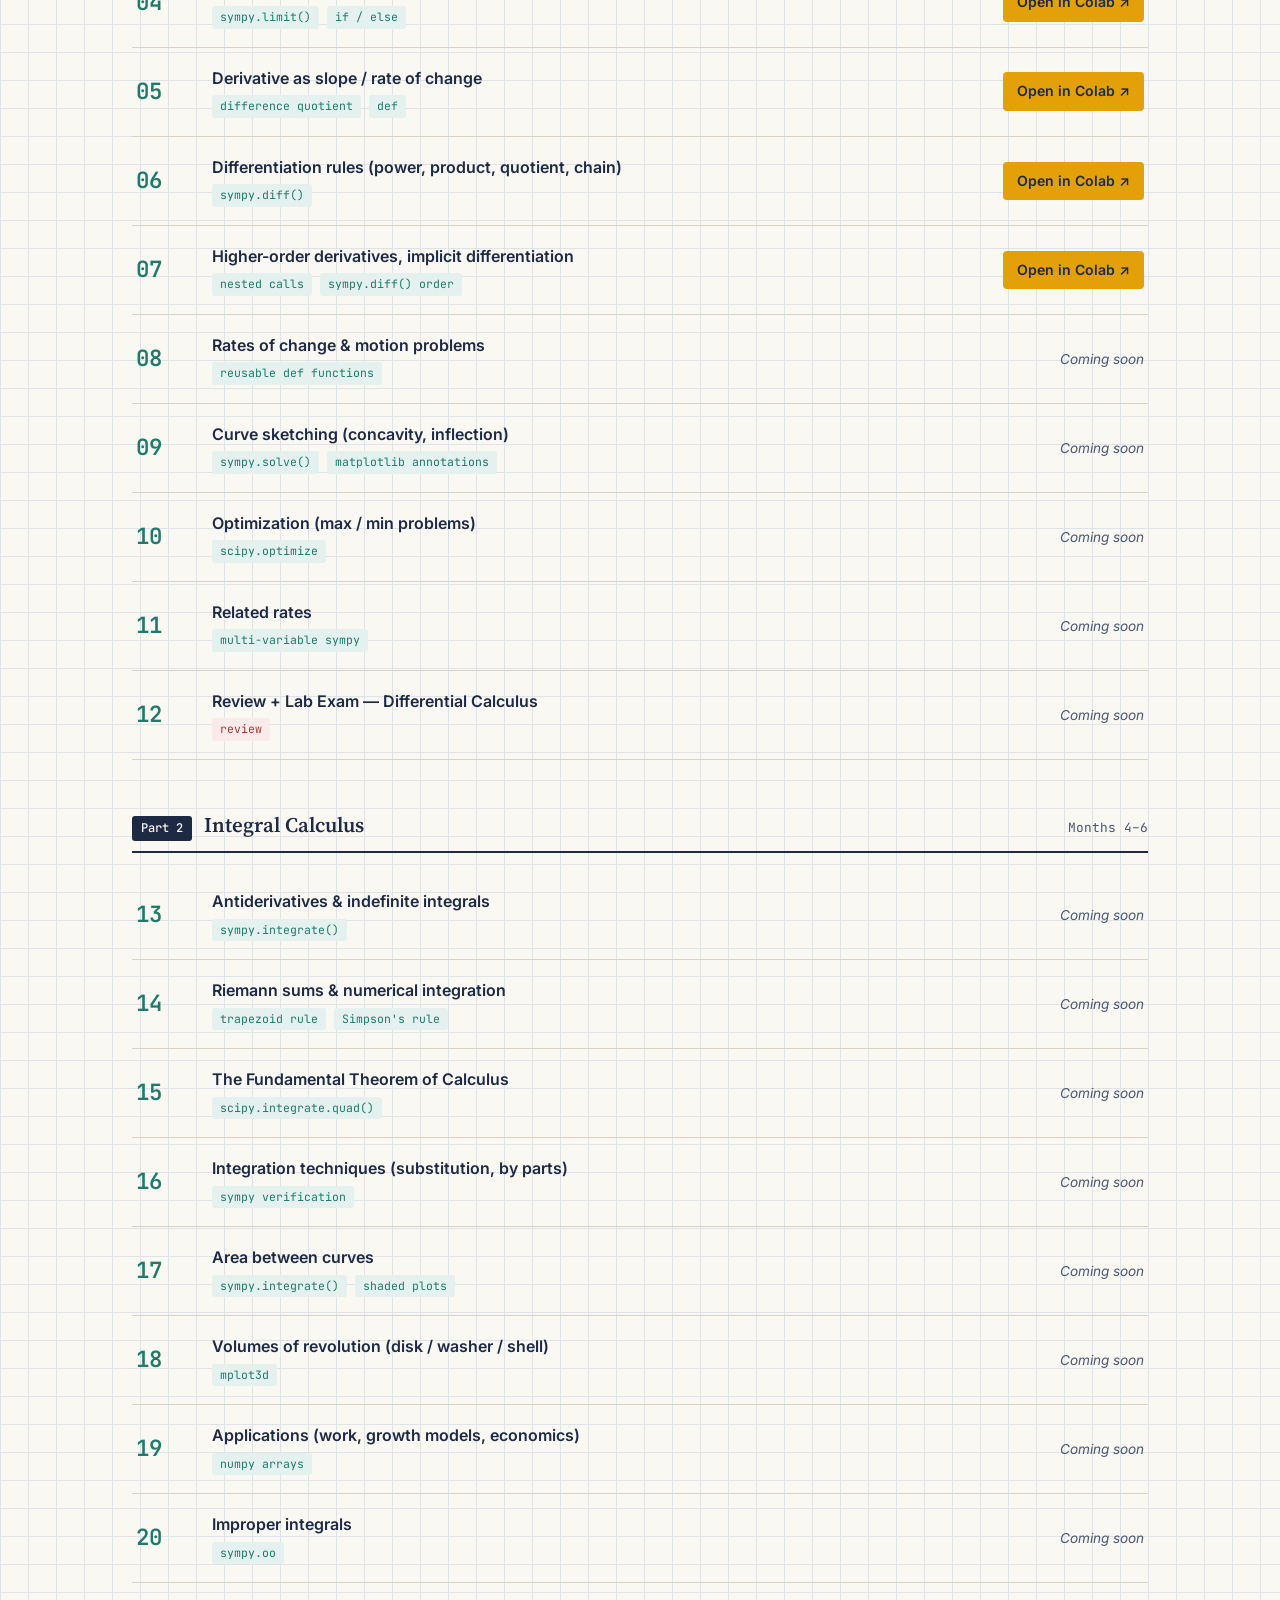
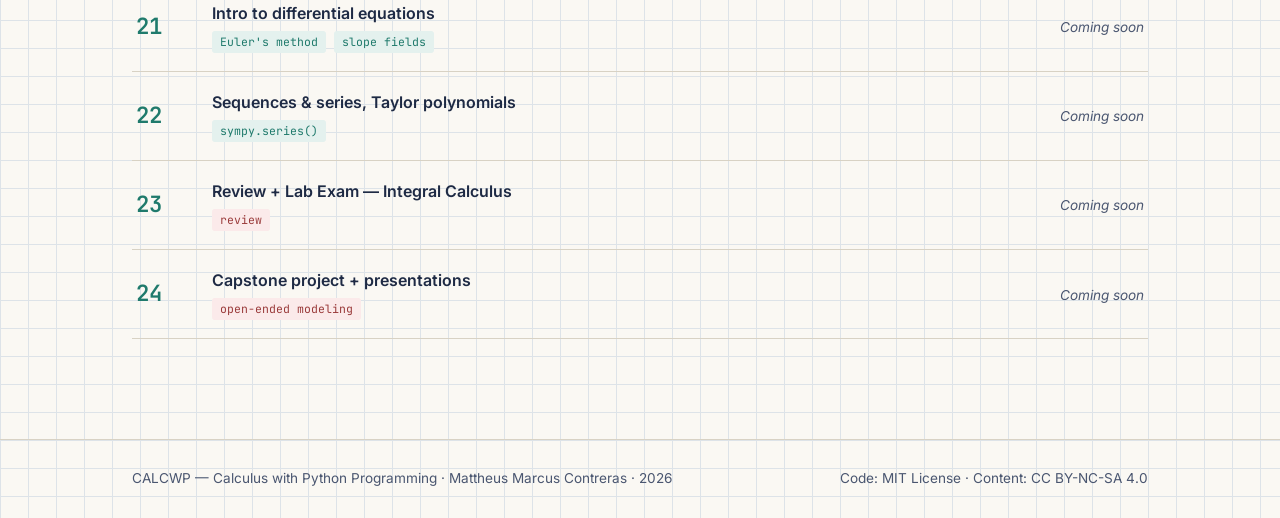
==== commit 7d49a80c: "Update index.html to remove Tools link and clarify audience Removed 'Tools' link from the header and" ====
--- a/index.html
+++ b/index.html
@@ -17,7 +17,6 @@
     <a href="#top" class="wordmark">CALC<span>WP</span></a>
     <nav class="header-nav">
       <a href="#syllabus">Syllabus</a>
-      <a href="#tools">Tools</a>
       <a href="https://github.com/matth426/Calculus-with-Python-Programming" target="_blank" rel="noopener">GitHub ↗</a>
     </nav>
   </div>
@@ -84,7 +83,7 @@
       </div>
       <div>
         <p class="info-label">Audience</p>
-        <p class="info-value">College students or those interested learning calculus with programming, no coding background required</p>
+        <p class="info-value">College students or those who are interested in learning calculus with programming, no coding background required</p>
       </div>
       <div>
         <p class="info-label">Format</p>
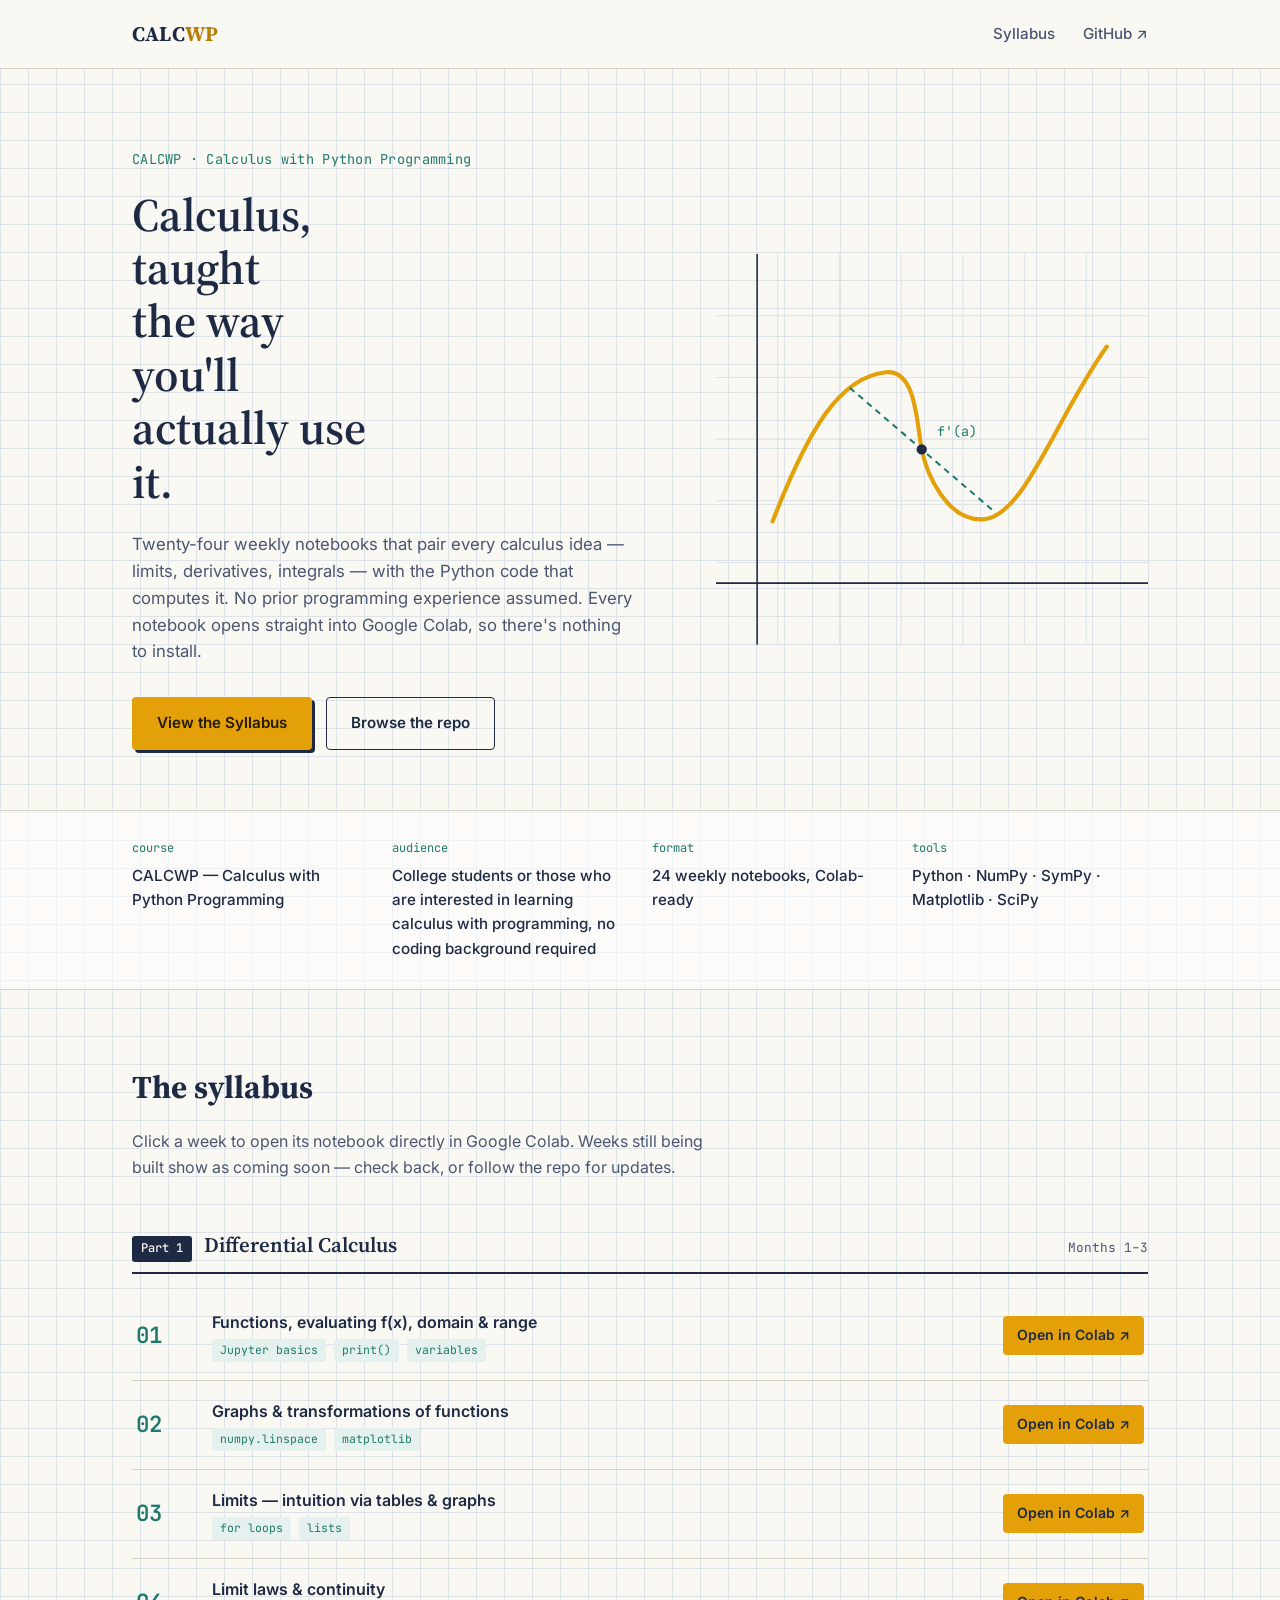
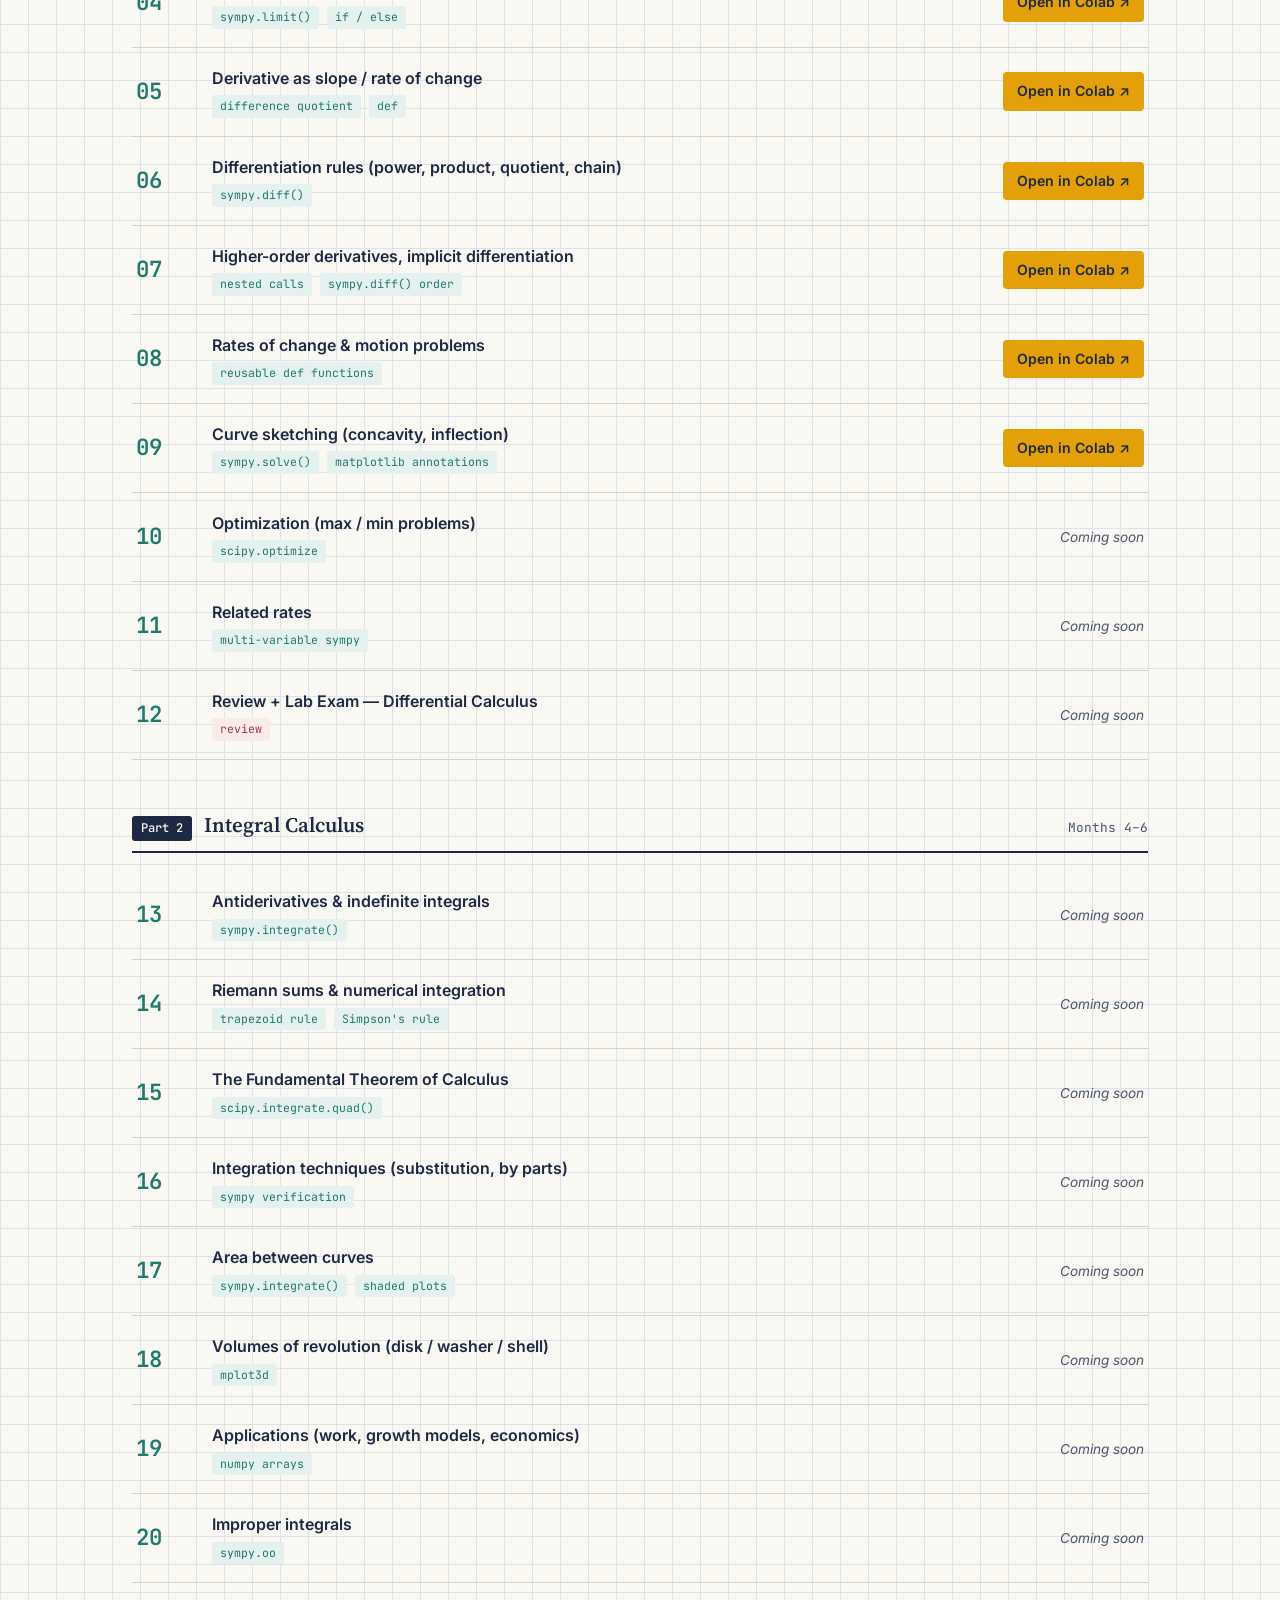
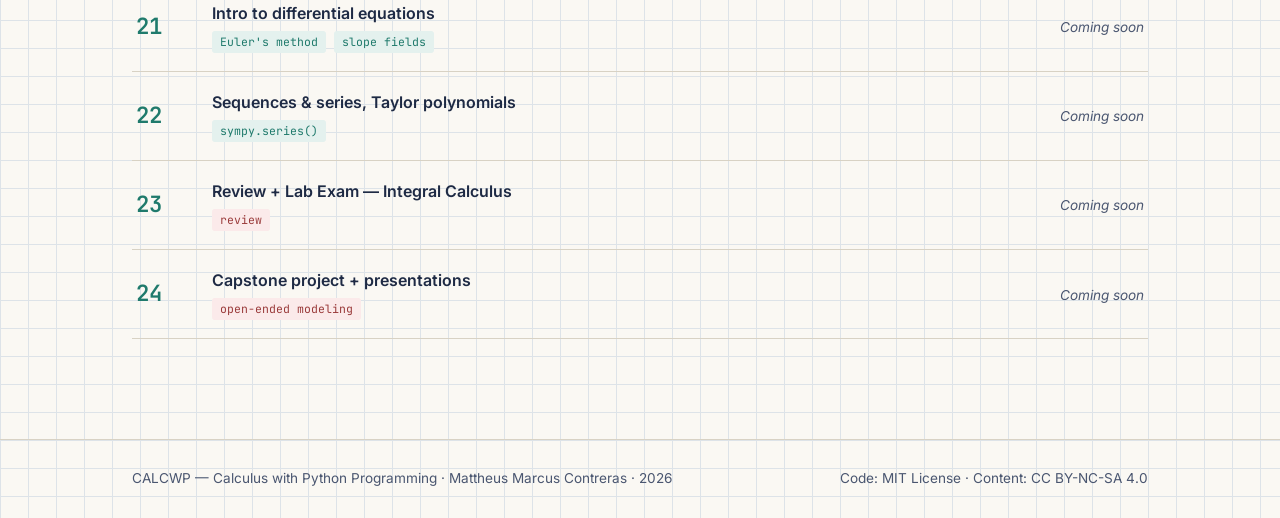
==== commit fe21aebf: "Refactor SVG path and update annotations" ====
--- a/index.html
+++ b/index.html
@@ -42,7 +42,7 @@
         </div>
       </div>
 
-       <div class="hero-figure" aria-hidden="true">
+        <div class="hero-figure" aria-hidden="true">
         <svg viewBox="0 0 420 380" class="curve-svg">
           <!-- grid -->
           <g stroke="#DDE3E8" stroke-width="1">
@@ -61,14 +61,13 @@
           <!-- axes -->
           <line x1="0" y1="320" x2="420" y2="320" stroke="#1E2A44" stroke-width="1.5"/>
           <line x1="40" y1="0" x2="40" y2="380" stroke="#1E2A44" stroke-width="1.5"/>
-          <!-- lying S-curve (sigmoid): hand-drawn feel via slightly irregular cubic path -->
-          <path d="M 60 290 C 140 290, 165 190, 215 185 C 265 180, 290 80, 380 75"
+          <!-- cubic curve f(x) = x^3 - 3x + C: local max, inflection, local min, rising again -->
+          <path d="M 55 260 C 90 170, 120 120, 165 115 C 195 112, 195 165, 200 190 C 205 215, 225 260, 260 258 C 300 255, 330 160, 380 90"
                 fill="none" stroke="#E3A008" stroke-width="4" stroke-linecap="round"/>
           <!-- tangent line at the inflection point, evokes derivative -->
-          <line x1="165" y1="240" x2="265" y2="120" stroke="#1F7A6C" stroke-width="2" stroke-dasharray="6 5"/>
-          <circle cx="215" cy="185" r="5" fill="#1E2A44"/>
-          <text x="230" y="172" font-family="JetBrains Mono, monospace" font-size="13" fill="#1F7A6C">f'(a)</text>
-          <text x="20" y="345" font-family="JetBrains Mono, monospace" font-size="13" fill="#1E2A44">0</text>
+          <line x1="130" y1="130" x2="270" y2="250" stroke="#1F7A6C" stroke-width="2" stroke-dasharray="6 5"/>
+          <circle cx="200" cy="190" r="5" fill="#1E2A44"/>
+          <text x="215" y="177" font-family="JetBrains Mono, monospace" font-size="13" fill="#1F7A6C">f'(a)</text>
         </svg>
       </div>
     </div>
--- a/style.css
+++ b/style.css
@@ -1,7 +1,5 @@
 /* ============================================================
    CALCWP — Calculus with Python Programming
-   Design tokens: paper background, ink navy, highlighter amber,
-   code-teal secondary. Serif for headings, mono for data/code.
    ============================================================ */
 
 :root {
